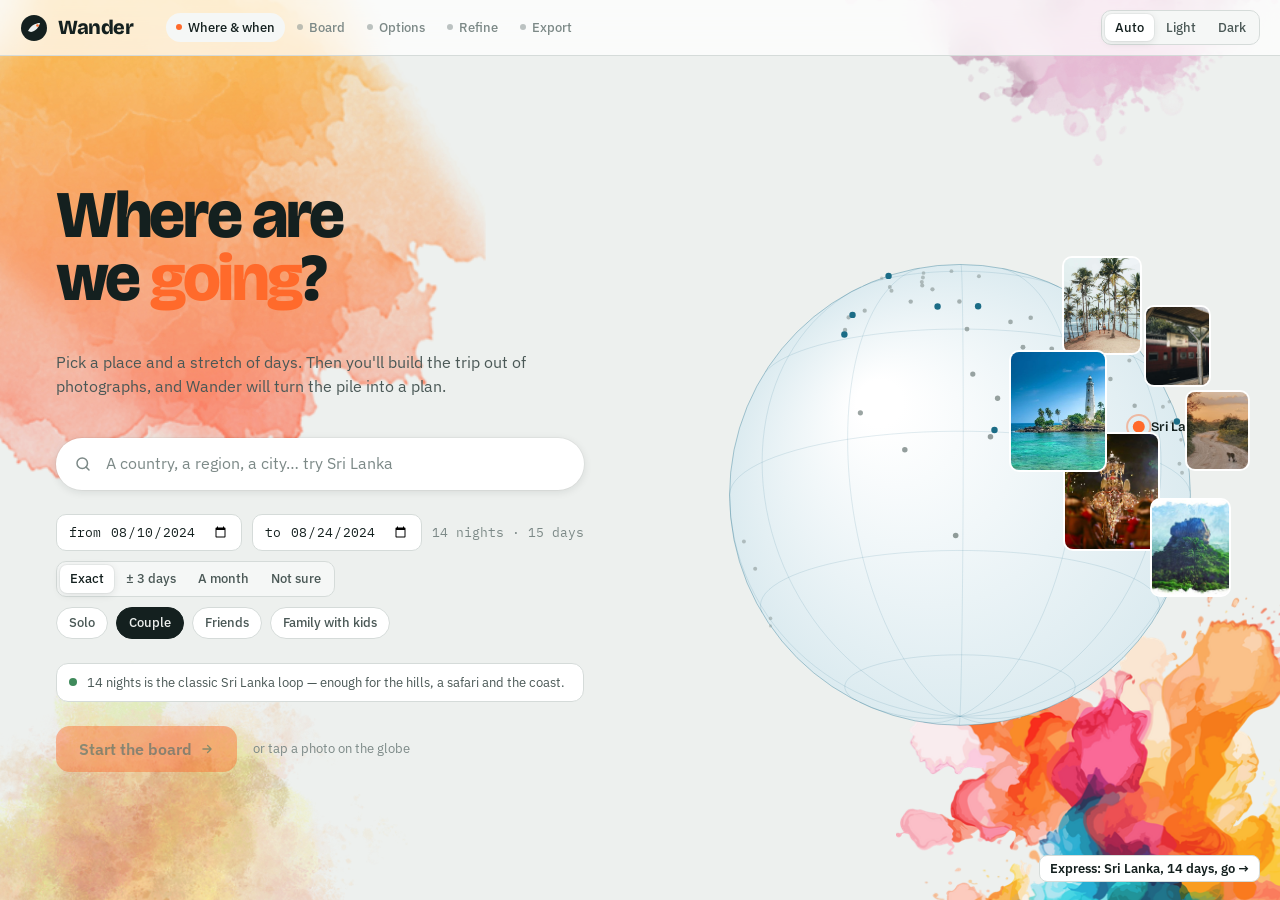
==== wander-prototype/index.html @ a5c1d60f "Rename Gander to Wander; publish prototype via Pages workflow - gander-prototype/ -> wander-prototyp" ====
<!doctype html>
<html lang="en">
<head>
<meta charset="utf-8">
<meta name="viewport" content="width=device-width,initial-scale=1">
<link rel="preconnect" href="https://fonts.gstatic.com" crossorigin>
<meta name="description" content="Wander — a trip planner where you plan by picking pictures. Interactive prototype: Sri Lanka, August 2024.">
<meta name="theme-color" content="#EDF0EE" media="(prefers-color-scheme: light)">
<meta name="theme-color" content="#101614" media="(prefers-color-scheme: dark)">
<link rel="icon" href="favicon.svg" type="image/svg+xml">
<link rel="apple-touch-icon" href="icon-180.png">
<meta property="og:type" content="website">
<meta property="og:title" content="Wander — plan by picking pictures">
<meta property="og:description" content="Interactive prototype of the full five-stage flow. Sri Lanka, August 2024.">
<meta property="og:image" content="og.jpg">
<meta name="twitter:card" content="summary_large_image">
<title>Wander</title>
<link rel="preconnect" href="https://fonts.googleapis.com">
<link rel="stylesheet" href="https://fonts.googleapis.com/css2?family=Bricolage+Grotesque:opsz,wght@12..96,300..800&family=IBM+Plex+Sans:ital,wght@0,400;0,500;0,600;1,400&family=IBM+Plex+Mono:wght@400;500&display=swap">
<style>
/* ==========================================================================
   SKEIN — the Wander design system · tokens v0.1
   A skein is a flock of geese in flight, and a coiled length of thread.
   The route is the thread. The cards are the beads. Everything else is quiet.
   ========================================================================== */

:root {
  /* ---- Ground & ink (light) ------------------------------------------- */
  --sk-ground:     #EDF0EE;   /* Fog — the page. Cool, slightly green, never cream */
  --sk-surface:    #FFFFFF;   /* Sheet — panels, cards' chrome, chat */
  --sk-surface-2:  #F5F7F6;   /* Sheet-2 — wells, inputs, shelf rails */
  --sk-ink:        #14201F;   /* Slate — primary text, locks, the tray floor */
  --sk-ink-2:      #4A5856;   /* secondary text */
  --sk-ink-3:      #7C8987;   /* muted text, placeholders, ghost pins */
  --sk-line:       #D5DBD9;   /* hairlines */
  --sk-line-2:     #E4E9E7;   /* softer hairlines inside wells */

  /* ---- The one accent -------------------------------------------------- */
  --sk-bill:       #FF6A2B;   /* Bill — a goose's bill. Must-haves, primary action, the hovered thing */
  --sk-bill-hover: #EE5A1C;
  --sk-bill-soft:  #FFE9DF;   /* tinted wash behind a must-have chip's label */
  --sk-on-bill:    #14201F;   /* text on Bill */

  /* ---- The thread ------------------------------------------------------ */
  --sk-thread:     #1B6C86;   /* Wake — the route line, transit connectors, links */
  --sk-thread-soft:#DCEBF0;

  /* ---- Semantic (never used as accent) --------------------------------- */
  --sk-ok:         #3F8A5B;   /* Marsh — feasible, booked */
  --sk-warn:       #D9A43A;   /* Straw — tight, needs attention */
  --sk-bad:        #C9452F;   /* Brick — over capacity, hard conflict */
  --sk-ok-soft:    #E3F0E7;
  --sk-warn-soft:  #F9EFD8;
  --sk-bad-soft:   #F8E1DC;

  /* ---- Photo scrim (over imagery, any theme) --------------------------- */
  --sk-scrim:      linear-gradient(180deg, rgba(20,32,31,0) 45%, rgba(20,32,31,.72) 100%);
  --sk-on-photo:   #FFFFFF;

  /* ---- Type ------------------------------------------------------------ */
  --sk-font-display: "Bricolage Grotesque", "Helvetica Neue", Arial, sans-serif;
  --sk-font-body:    "IBM Plex Sans", "Segoe UI", Roboto, system-ui, sans-serif;
  --sk-font-data:    "IBM Plex Mono", "SFMono-Regular", Menlo, Consolas, monospace;

  --sk-t-1: 0.75rem;   /* 12 — data labels, coordinates */
  --sk-t-2: 0.8125rem; /* 13 — chips, captions */
  --sk-t-3: 0.875rem;  /* 14 — UI body */
  --sk-t-4: 1rem;      /* 16 — reading body */
  --sk-t-5: 1.25rem;   /* 20 — card names (hero), section leads */
  --sk-t-6: 1.625rem;  /* 26 — option thesis, day headers */
  --sk-t-7: 2.125rem;  /* 34 — page titles */
  --sk-t-8: 3rem;      /* 48 — stat numerals */
  --sk-t-9: 4.25rem;   /* 68 — the one big number */

  --sk-lh-tight: 1.1;
  --sk-lh-ui:    1.35;
  --sk-lh-read:  1.55;
  --sk-track-label: 0.06em;

  /* ---- Space (4pt) ----------------------------------------------------- */
  --sk-s-1: 4px;  --sk-s-2: 8px;  --sk-s-3: 12px; --sk-s-4: 16px;
  --sk-s-5: 20px; --sk-s-6: 24px; --sk-s-7: 32px; --sk-s-8: 40px;
  --sk-s-9: 56px; --sk-s-10: 72px;

  /* ---- Radius: grows with the object ----------------------------------- */
  --sk-r-pin:   999px;  /* map pin — a circle */
  --sk-r-chip:  8px;    /* tray / slot chip */
  --sk-r-tile:  12px;   /* gallery tile */
  --sk-r-hero:  18px;   /* expanded card */
  --sk-r-sheet: 24px;   /* panels, mobile sheets */
  --sk-r-ctl:   10px;   /* buttons, inputs */

  /* ---- Elevation: only moving or floating things cast shadows ---------- */
  --sk-e-rest:  none;
  --sk-e-hover: 0 2px 8px rgba(20,32,31,.10), 0 0 0 1px rgba(20,32,31,.04);
  --sk-e-lift:  0 12px 32px rgba(20,32,31,.22), 0 2px 6px rgba(20,32,31,.10);   /* a card in flight */
  --sk-e-sheet: 0 24px 64px rgba(20,32,31,.28);

  /* ---- Card size classes ----------------------------------------------- */
  --sk-card-pin:  32px;
  --sk-card-chip: 64px;
  --sk-card-tile: 184px;
  --sk-card-hero: 400px;

  /* ---- Motion: one spring, a few durations ----------------------------- */
  --sk-spring: cubic-bezier(.22,.9,.24,1.02);  /* ≈ spring(stiffness 380, damping 32) */
  --sk-ease-out: cubic-bezier(.2,.7,.2,1);
  --sk-d-quick:  120ms;   /* hover, focus, toggles */
  --sk-d-shrink: 240ms;   /* card → pin */
  --sk-d-settle: 280ms;   /* card → slot */
  --sk-d-fly:    320ms;   /* card → tray, remix */
  --sk-d-reveal: 480ms;   /* panels, sheets */

  /* ---- Status rings (drawn on every projection) ------------------------ */
  --sk-ring-want:   0 0 0 2px var(--sk-surface);
  --sk-ring-must:   0 0 0 2px var(--sk-surface), 0 0 0 4px var(--sk-bill);
  --sk-ring-locked: 0 0 0 2px var(--sk-surface), 0 0 0 4px var(--sk-ink);
  --sk-ring-booked: 0 0 0 2px var(--sk-surface), 0 0 0 4px var(--sk-ok);

  /* ---- Route thread styles by mode ------------------------------------ */
  --sk-thread-w: 3px;
  --sk-thread-drive: 0;          /* solid */
  --sk-thread-fly:   10 8;       /* long dash */
  --sk-thread-rail:  6 4;        /* short dash */
  --sk-thread-walk:  1 6;        /* dotted */
  --sk-thread-ferry: 14 6 2 6;   /* dash-dot */

  color-scheme: light;
}

@media (prefers-color-scheme: dark) {
  :root:not([data-theme="light"]) {
    --sk-ground:     #0F1516;
    --sk-surface:    #17201F;
    --sk-surface-2:  #1E2928;
    --sk-ink:        #ECF0EE;
    --sk-ink-2:      #A8B4B1;
    --sk-ink-3:      #718280;
    --sk-line:       #2C3836;
    --sk-line-2:     #243030;
    --sk-bill:       #FF7A3D;
    --sk-bill-hover: #FF8B57;
    --sk-bill-soft:  #3A2418;
    --sk-on-bill:    #0F1516;
    --sk-thread:     #5FB3CE;
    --sk-thread-soft:#1A2F37;
    --sk-ok:         #6CC08A;  --sk-ok-soft:   #16301F;
    --sk-warn:       #E7B75A;  --sk-warn-soft: #362A12;
    --sk-bad:        #E5654F;  --sk-bad-soft:  #3B1A15;
    --sk-e-hover: 0 2px 8px rgba(0,0,0,.35), 0 0 0 1px rgba(255,255,255,.04);
    --sk-e-lift:  0 12px 32px rgba(0,0,0,.55), 0 2px 6px rgba(0,0,0,.3);
    --sk-e-sheet: 0 24px 64px rgba(0,0,0,.6);
    color-scheme: dark;
  }
}
:root[data-theme="dark"] {
  --sk-ground:     #0F1516;
  --sk-surface:    #17201F;
  --sk-surface-2:  #1E2928;
  --sk-ink:        #ECF0EE;
  --sk-ink-2:      #A8B4B1;
  --sk-ink-3:      #718280;
  --sk-line:       #2C3836;
  --sk-line-2:     #243030;
  --sk-bill:       #FF7A3D;
  --sk-bill-hover: #FF8B57;
  --sk-bill-soft:  #3A2418;
  --sk-on-bill:    #0F1516;
  --sk-thread:     #5FB3CE;
  --sk-thread-soft:#1A2F37;
  --sk-ok:         #6CC08A;  --sk-ok-soft:   #16301F;
  --sk-warn:       #E7B75A;  --sk-warn-soft: #362A12;
  --sk-bad:        #E5654F;  --sk-bad-soft:  #3B1A15;
  --sk-e-hover: 0 2px 8px rgba(0,0,0,.35), 0 0 0 1px rgba(255,255,255,.04);
  --sk-e-lift:  0 12px 32px rgba(0,0,0,.55), 0 2px 6px rgba(0,0,0,.3);
  --sk-e-sheet: 0 24px 64px rgba(0,0,0,.6);
  color-scheme: dark;
}

@media (prefers-reduced-motion: reduce) {
  :root {
    --sk-d-quick: 0ms; --sk-d-shrink: 120ms; --sk-d-settle: 120ms;
    --sk-d-fly: 120ms; --sk-d-reveal: 120ms;
  }
}

/* Wander prototype · app.css · built on Skein tokens (inlined above at build) */
*,*::before,*::after{box-sizing:border-box}
html,body{height:100%}
body{margin:0;background:var(--sk-ground);color:var(--sk-ink);font-family:var(--sk-font-body);font-size:var(--sk-t-3);line-height:var(--sk-lh-ui);-webkit-font-smoothing:antialiased;overflow:hidden}
button{font:inherit;color:inherit}
h1,h2,h3,h4{font-family:var(--sk-font-display);font-variation-settings:"opsz" 96;line-height:var(--sk-lh-tight);margin:0;text-wrap:balance}
a{color:var(--sk-thread)}
code,.mono{font-family:var(--sk-font-data);font-variant-numeric:tabular-nums}
.label{font-family:var(--sk-font-data);font-size:var(--sk-t-1);letter-spacing:var(--sk-track-label);text-transform:uppercase;color:var(--sk-ink-3)}
[hidden]{display:none!important}

#app{position:fixed;inset:0;display:grid;grid-template-rows:56px 1fr;overflow:hidden}
#app > main{position:relative;min-height:0}
#app > main > section{position:absolute;inset:0;overflow:hidden}

/* ===== decoration layer (watercolor) ===== */
#deco{position:fixed;inset:0;pointer-events:none;z-index:0;overflow:hidden}
#deco img{position:absolute;opacity:.9;mix-blend-mode:multiply;transition:opacity 600ms ease,transform 900ms var(--sk-ease-out)}
:root[data-theme="dark"] #deco img{mix-blend-mode:screen;opacity:.35}
@media (prefers-color-scheme:dark){:root:not([data-theme="light"]) #deco img{mix-blend-mode:screen;opacity:.35}}
#deco .s1{left:-14vw;top:-18vh;width:52vw}
#deco .s2{right:-10vw;top:-22vh;width:44vw}
#deco .s3{left:-8vw;bottom:-24vh;width:40vw}
#deco .s4{right:-6vw;bottom:-18vh;width:36vw}
#app[data-stage="globe"] #deco .s1{transform:rotate(-8deg)}
#app[data-stage="board"] #deco img,#app[data-stage="questions"] #deco img{opacity:.55}
#app[data-stage="work"] #deco img{opacity:.35}
#app[data-stage="work"] #deco .s3,#app[data-stage="work"] #deco .s4{opacity:.5}

/* ===== top bar ===== */
#topbar{position:relative;z-index:5;display:flex;align-items:center;gap:var(--sk-s-4);padding:0 var(--sk-s-5);background:color-mix(in srgb,var(--sk-surface) 72%,transparent);backdrop-filter:blur(14px);border-bottom:1px solid var(--sk-line)}
#topbar .logo{display:flex;align-items:center;gap:10px;font-family:var(--sk-font-display);font-weight:800;font-size:var(--sk-t-5);letter-spacing:-.02em}
#topbar .logo svg{width:28px;height:28px}
#crumbs{display:flex;gap:2px;margin-left:var(--sk-s-4)}
#crumbs button{background:transparent;border:0;padding:6px 10px;border-radius:999px;color:var(--sk-ink-3);font-size:var(--sk-t-2);font-weight:500;cursor:pointer;display:flex;align-items:center;gap:6px}
#crumbs button i{width:6px;height:6px;border-radius:999px;background:currentColor;opacity:.5}
#crumbs button.on{color:var(--sk-ink);background:var(--sk-surface-2)}
#crumbs button.on i{background:var(--sk-bill);opacity:1}
#crumbs button.done{color:var(--sk-ink-2)}
#crumbs button:disabled{cursor:default}
#tripline{margin-left:auto;display:flex;align-items:center;gap:10px;font-size:var(--sk-t-2);color:var(--sk-ink-2)}
#tripline .mono{color:var(--sk-ink)}
.seg{display:inline-flex;background:var(--sk-surface-2);border:1px solid var(--sk-line);border-radius:var(--sk-r-ctl);padding:3px;gap:2px}
.seg button{font-size:var(--sk-t-2);font-weight:500;border:0;background:transparent;color:var(--sk-ink-2);padding:5px 10px;border-radius:7px;cursor:pointer}
.seg button[aria-pressed="true"]{background:var(--sk-surface);color:var(--sk-ink);box-shadow:var(--sk-e-hover)}

/* ===== buttons ===== */
.btn{font-weight:600;font-size:var(--sk-t-3);border-radius:var(--sk-r-ctl);padding:10px 16px;border:1px solid transparent;cursor:pointer;display:inline-flex;align-items:center;gap:8px;line-height:1;transition:transform var(--sk-d-quick) var(--sk-spring),background var(--sk-d-quick),box-shadow var(--sk-d-quick),opacity var(--sk-d-quick);white-space:nowrap}
.btn:active{transform:scale(.97)}
.btn:disabled{opacity:.45;cursor:default}
.btn.primary{background:var(--sk-bill);color:var(--sk-on-bill)}
.btn.primary:hover:not(:disabled){background:var(--sk-bill-hover)}
.btn.ink{background:var(--sk-ink);color:var(--sk-ground)}
.btn.quiet{background:var(--sk-surface);border-color:var(--sk-line);color:var(--sk-ink)}
.btn.quiet:hover{background:var(--sk-surface-2)}
.btn.bare{background:transparent;color:var(--sk-thread);padding-inline:6px}
.btn.sm{padding:6px 10px;font-size:var(--sk-t-2);border-radius:8px}
.btn.lg{padding:14px 22px;font-size:var(--sk-t-4);border-radius:14px}
.btn svg{width:14px;height:14px;fill:none;stroke:currentColor;stroke-width:2.2;stroke-linecap:round;stroke-linejoin:round}
.btn:focus-visible,.card:focus-visible,button:focus-visible{outline:2px solid var(--sk-thread);outline-offset:2px}
.pill{display:inline-flex;align-items:center;gap:6px;font-size:var(--sk-t-2);font-weight:500;padding:6px 12px;border-radius:999px;border:1px solid var(--sk-line);background:var(--sk-surface);color:var(--sk-ink-2);cursor:pointer}
.pill.on{background:var(--sk-ink);border-color:var(--sk-ink);color:var(--sk-ground)}

/* ===== THE CARD LAYER ===== */
#cards{position:fixed;inset:0;z-index:20;pointer-events:none;transition:opacity 300ms,filter 300ms}
#app[data-stage="questions"] ~ #cards{opacity:.18;filter:blur(3px)}
#app[data-stage="questions"] ~ #cards .card{pointer-events:none}
.card{position:absolute;left:0;top:0;width:64px;height:64px;border-radius:var(--sk-r-chip);overflow:hidden;background:var(--sk-surface-2);box-shadow:var(--sk-ring-want);pointer-events:auto;cursor:pointer;opacity:1;
  transition:left var(--sk-d-fly) var(--sk-spring),top var(--sk-d-fly) var(--sk-spring),width var(--sk-d-fly) var(--sk-spring),height var(--sk-d-fly) var(--sk-spring),border-radius var(--sk-d-fly) var(--sk-spring),box-shadow 200ms ease,opacity 240ms ease,filter 240ms ease;
  will-change:left,top,width,height}
#cards.instant .card{transition:box-shadow 200ms ease,opacity 240ms ease,filter 240ms ease}
#cards.quick .card{transition-duration:var(--sk-d-quick)}
.card.off{opacity:0;pointer-events:none}
.card.flying{box-shadow:var(--sk-e-lift),var(--sk-ring-want);z-index:5}
.card.must.flying{box-shadow:var(--sk-e-lift),var(--sk-ring-must)}
.card.dragging{transition:none;box-shadow:var(--sk-e-sheet),var(--sk-ring-want);z-index:9;cursor:grabbing}
.card img{position:absolute;inset:0;width:100%;height:100%;object-fit:cover;display:block;pointer-events:none;user-select:none;-webkit-user-drag:none}
.card .scrim{position:absolute;inset:0;background:var(--sk-scrim);opacity:0;transition:opacity 200ms;pointer-events:none}
.card .name{position:absolute;left:10px;right:10px;bottom:9px;color:#fff;font-family:var(--sk-font-display);font-weight:600;font-size:12px;line-height:1.15;opacity:0;transition:opacity 200ms;text-shadow:0 1px 2px rgba(0,0,0,.35);pointer-events:none}
.card .type{position:absolute;top:8px;left:8px;font-family:var(--sk-font-data);font-size:9px;letter-spacing:.08em;text-transform:uppercase;color:#fff;background:rgba(20,32,31,.55);padding:2px 6px;border-radius:999px;backdrop-filter:blur(6px);opacity:0;transition:opacity 200ms;pointer-events:none}
.card .type.date{background:var(--sk-bill);color:var(--sk-on-bill)}
.card .badge{position:absolute;top:6px;right:6px;width:18px;height:18px;border-radius:999px;display:none;place-items:center;color:#fff;background:var(--sk-ink);z-index:2}
.card .badge svg{width:10px;height:10px;fill:none;stroke:currentColor;stroke-width:2.4;stroke-linecap:round;stroke-linejoin:round}
.card.must .badge.b-must{display:grid;background:var(--sk-bill);color:var(--sk-on-bill)}
.card.locked .badge.b-lock{display:grid;background:var(--sk-ink)}
.card.booked .badge.b-book{display:grid;background:var(--sk-ok)}
.card.locked.must .badge.b-must{display:none}
.card.booked .badge.b-lock,.card.booked .badge.b-must{display:none}
.card.must{box-shadow:var(--sk-ring-must)}
.card.locked{box-shadow:var(--sk-ring-locked)}
.card.booked{box-shadow:var(--sk-ring-booked)}
.card.dropped{filter:saturate(.15) brightness(.95);box-shadow:none}
.card .act{position:absolute;right:8px;bottom:8px;width:28px;height:28px;border-radius:999px;background:var(--sk-surface);color:var(--sk-ink);border:0;display:grid;place-items:center;opacity:0;transform:scale(.8);transition:all var(--sk-d-quick) var(--sk-spring);cursor:pointer;z-index:3;box-shadow:var(--sk-e-hover)}
.card .act svg{width:14px;height:14px;stroke:currentColor;stroke-width:2.4;fill:none;stroke-linecap:round}
.card .act.x{right:auto;left:8px;top:8px;bottom:auto;width:22px;height:22px}
.card .act.x svg{width:10px;height:10px}
.card:hover .act{opacity:1;transform:none}
.card[data-shape="tile"] .scrim,.card[data-shape="hero"] .scrim,.card[data-shape="tile"] .name,.card[data-shape="hero"] .name,.card[data-shape="tile"] .type,.card[data-shape="hero"] .type{opacity:1}
.card[data-shape="hero"] .name{font-size:var(--sk-t-5);left:16px;right:16px;bottom:14px}
.card[data-shape="hero"] .type{font-size:10px;top:12px;left:12px;padding:3px 8px}
.card[data-shape="pin"] .badge{width:12px;height:12px;top:-2px;right:-2px}
.card[data-shape="pin"] .badge svg{width:7px;height:7px}
.card[data-shape="chip"] .badge{width:16px;height:16px;top:4px;right:4px}
.card[data-shape="pin"] .act{display:none}
.card[data-role="gallery"]:hover{box-shadow:var(--sk-e-hover),var(--sk-ring-want)}
.card[data-role="gallery"].intray{filter:saturate(.35) brightness(.9)}
.card[data-role="gallery"].intray .act.add{display:none}
.card .meta{position:absolute;left:12px;right:12px;bottom:44px;display:none;gap:5px;flex-wrap:wrap;z-index:2;pointer-events:none}
.card .meta span{font-family:var(--sk-font-data);font-size:9px;letter-spacing:.06em;text-transform:uppercase;color:#fff;background:rgba(255,255,255,.18);backdrop-filter:blur(6px);padding:2px 6px;border-radius:999px}
.card[data-shape="hero"] .meta{display:flex}

/* slots */
[data-slot]{position:relative}
[data-slot].ghosted::before{content:"";position:absolute;inset:0;border-radius:inherit;background-image:var(--ghost);background-size:cover;background-position:center;opacity:.35;filter:saturate(.4)}
.map .pslot.ghosted::before{opacity:.6;filter:saturate(.6)}
.map .pslot.ghosted::after{border-width:1px;opacity:.5}
[data-slot].ghosted::after{content:"";position:absolute;inset:-2px;border-radius:inherit;border:1.5px dashed var(--sk-ink-3);opacity:.7}
[data-slot].vacant{background:transparent}

/* ===== GLOBE ===== */
#v-globe{display:grid;grid-template-columns:1fr 1fr;align-items:center}
@media (max-width:900px){#v-globe{grid-template-columns:1fr;grid-template-rows:auto 1fr}}
#globe-left{padding:var(--sk-s-8) var(--sk-s-9);position:relative;z-index:2;display:grid;gap:var(--sk-s-6);align-content:center;max-width:640px}
#globe-left h1{font-size:clamp(2.6rem,5.2vw,4.4rem);font-weight:800;letter-spacing:-.035em;line-height:.95}
#globe-left h1 em{font-style:normal;color:var(--sk-bill)}
#globe-left .lede{font-size:var(--sk-t-4);color:var(--sk-ink-2);max-width:48ch;line-height:1.5}
.search{position:relative}
.search .inp{display:flex;align-items:center;gap:12px;background:var(--sk-surface);border-radius:999px;padding:14px 18px;box-shadow:var(--sk-e-hover);font-size:var(--sk-t-4)}
.search .inp svg{width:18px;height:18px;stroke:var(--sk-ink-3);fill:none;stroke-width:2;stroke-linecap:round;flex:none}
.search input{border:0;background:transparent;font:inherit;color:inherit;outline:0;flex:1;min-width:0}
.search input::placeholder{color:var(--sk-ink-3)}
.search .drop{position:absolute;left:0;right:0;top:calc(100% + 6px);background:var(--sk-surface);border-radius:16px;box-shadow:var(--sk-e-sheet);padding:6px;z-index:6;max-height:300px;overflow:auto}
.search .drop button{display:flex;width:100%;text-align:left;gap:12px;align-items:center;border:0;background:transparent;padding:10px 12px;border-radius:10px;cursor:pointer}
.search .drop button:hover,.search .drop button.sel{background:var(--sk-surface-2)}
.search .drop b{font-weight:600}
.search .drop small{color:var(--sk-ink-3);font-family:var(--sk-font-data);font-size:var(--sk-t-1)}
.search .drop .ok{margin-left:auto;font-family:var(--sk-font-data);font-size:10px;color:var(--sk-ok);letter-spacing:.06em;text-transform:uppercase}
.dates{display:grid;gap:10px}
.dates .row{display:flex;gap:10px;flex-wrap:wrap;align-items:center}
.dates .di{display:flex;align-items:center;gap:8px;background:var(--sk-surface);border:1px solid var(--sk-line);border-radius:var(--sk-r-ctl);padding:8px 12px;font-family:var(--sk-font-data);font-size:var(--sk-t-2)}
.dates .di input{border:0;background:transparent;font:inherit;color:inherit;outline:0}
.dates .len{font-family:var(--sk-font-data);font-size:var(--sk-t-2);color:var(--sk-ink-3)}
.party{display:flex;gap:8px;flex-wrap:wrap}
#globe-right{position:relative;height:100%;min-height:420px}
#globe{position:absolute;inset:0;width:100%;height:100%;display:block}
#globe-feat{position:absolute;inset:0;pointer-events:none}
#globe-feat .fslot{position:absolute;width:64px;height:64px;border-radius:var(--sk-r-chip);transform:translate(-50%,-50%);pointer-events:none}
.feas{display:flex;align-items:center;gap:10px;font-size:var(--sk-t-2);color:var(--sk-ink-2);background:var(--sk-surface);border-radius:12px;padding:10px 12px;border:1px solid var(--sk-line)}
.feas i{width:8px;height:8px;border-radius:999px;background:var(--sk-ok);flex:none}
.feas.tight i{background:var(--sk-warn)}
.go{display:flex;align-items:center;gap:var(--sk-s-4)}
.go .hint{font-size:var(--sk-t-2);color:var(--sk-ink-3)}

/* ===== BOARD ===== */
#v-board{display:grid;grid-template-columns:minmax(300px,34%) 1fr;grid-template-rows:1fr auto;grid-template-areas:"map shelves" "tray tray"}
@media (max-width:900px){#v-board{grid-template-columns:1fr;grid-template-rows:38vh 1fr auto;grid-template-areas:"map" "shelves" "tray"}}
#board-map{grid-area:map;position:relative;border-right:1px solid var(--sk-line);background:color-mix(in srgb,var(--sk-thread-soft) 45%,var(--sk-ground));overflow:hidden}
#board-shelves{grid-area:shelves;overflow:auto;padding:var(--sk-s-5) var(--sk-s-6) var(--sk-s-6);display:grid;gap:var(--sk-s-6);align-content:start;position:relative;z-index:1}
.board-h{display:flex;align-items:flex-end;justify-content:space-between;gap:var(--sk-s-4);flex-wrap:wrap}
.board-h h2{font-size:var(--sk-t-7);font-weight:700;letter-spacing:-.02em}
.board-h p{color:var(--sk-ink-2);max-width:60ch}
.shelf{display:grid;gap:10px}
.shelf-h{display:flex;align-items:baseline;justify-content:space-between;gap:var(--sk-s-4)}
.shelf-h h3{font-size:var(--sk-t-5);font-weight:600}
.shelf-h .why{font-size:var(--sk-t-2);color:var(--sk-ink-3);font-family:var(--sk-font-data)}
.shelf-row{display:flex;gap:12px;overflow-x:auto;overflow-y:hidden;padding:4px 4px 10px;scrollbar-width:thin;scroll-snap-type:x proximity}
.shelf-row .tslot{flex:none;width:156px;aspect-ratio:4/5;border-radius:var(--sk-r-tile);scroll-snap-align:start;background:var(--sk-surface-2)}
.shelf-row .tslot.wide{width:210px;aspect-ratio:5/4}
.shelf-row .tslot.tall{width:140px;aspect-ratio:3/4.4}
.shelf.empty .shelf-row{min-height:60px;align-items:center;color:var(--sk-ink-3);font-size:var(--sk-t-2);padding-left:6px}
.sugg{display:flex;gap:10px;align-items:center;background:var(--sk-surface);border:1px solid var(--sk-line);border-radius:12px;padding:8px 12px;font-size:var(--sk-t-2);color:var(--sk-ink-2);width:max-content;max-width:100%}
.sugg .sslot{width:34px;height:34px;border-radius:var(--sk-r-chip);flex:none}
.sugg b{color:var(--sk-ink);font-weight:500}

/* map (shared) */
.map{position:absolute;inset:0}
.map svg{position:absolute;inset:0;width:100%;height:100%}
.map .land{fill:var(--sk-surface);stroke:var(--sk-line);stroke-width:1.2;filter:drop-shadow(0 8px 18px rgba(20,32,31,.12))}
:root[data-theme="dark"] .map .land{fill:var(--sk-surface-2)}
@media (prefers-color-scheme:dark){:root:not([data-theme="light"]) .map .land{fill:var(--sk-surface-2)}}
.map .grat{stroke:var(--sk-thread);stroke-opacity:.14;stroke-width:.6;fill:none}
.map .thread{fill:none;stroke:var(--sk-thread);stroke-width:3;stroke-linecap:round;stroke-linejoin:round}
.map .thread.halo{stroke:var(--sk-surface);stroke-width:7;stroke-opacity:.9}
.map .thread.proposed{stroke:var(--sk-ink-3);stroke-dasharray:2 4;stroke-width:2.5}
.map .conflict{fill:none;stroke:var(--sk-bad);stroke-width:2.5;stroke-dasharray:4 5;stroke-linecap:round}
.map .base{fill:var(--sk-surface);stroke:var(--sk-thread);stroke-width:3}
.map .lbl{font-family:var(--sk-font-data);font-size:9.5px;fill:var(--sk-ink-2);letter-spacing:.04em;text-transform:uppercase;pointer-events:none}
.map .lbl.big{font-family:var(--sk-font-display);font-size:14px;font-weight:700;letter-spacing:-.01em;text-transform:none;fill:var(--sk-ink)}
.map .legs{font-family:var(--sk-font-data);font-size:8.5px;fill:var(--sk-thread)}
.map .pins{position:absolute;inset:0;pointer-events:none}
.map .pslot{position:absolute;width:26px;height:26px;border-radius:999px;transform:translate(-50%,-50%);pointer-events:none}
.map .pslot.hover{width:150px;height:110px;border-radius:var(--sk-r-tile);z-index:3}
.map .stick{position:absolute;transform:translate(-50%,-50%);pointer-events:none;opacity:.95;filter:drop-shadow(0 2px 4px rgba(0,0,0,.12))}
.map .maptitle{position:absolute;left:16px;top:14px;display:grid;gap:2px;pointer-events:none}
.map .maptitle b{font-family:var(--sk-font-display);font-weight:700;font-size:var(--sk-t-5);letter-spacing:-.01em}
.map .maptitle span{font-family:var(--sk-font-data);font-size:var(--sk-t-1);color:var(--sk-ink-3)}
.map .legend{position:absolute;left:16px;bottom:14px;display:grid;gap:4px;font-family:var(--sk-font-data);font-size:10px;color:var(--sk-ink-3);pointer-events:none}
.map .legend div{display:flex;align-items:center;gap:8px}
.map .legend svg{width:34px;height:8px;position:static}

/* tray */
#tray-wrap{grid-area:tray;background:var(--sk-ink);color:var(--sk-ground);padding:12px 20px 16px;position:relative;z-index:2;border-top:1px solid rgba(255,255,255,.08)}
#tray-wrap .card-scope{--sk-surface:#14201F}
.meter{display:grid;grid-template-columns:1fr auto;gap:var(--sk-s-4);align-items:center;margin-bottom:10px}
.meter .bar{height:6px;border-radius:999px;background:rgba(255,255,255,.12);position:relative;overflow:visible}
.meter .bar i{position:absolute;inset:0 auto 0 0;border-radius:999px;background:var(--sk-ok);width:0;transition:width var(--sk-d-fly) var(--sk-spring),background var(--sk-d-quick);max-width:100%}
.meter .bar b{position:absolute;top:-4px;bottom:-4px;width:2px;background:var(--sk-ground);left:100%;transform:translateX(-1px)}
.meter .txt{font-size:var(--sk-t-2);color:rgba(255,255,255,.7);white-space:nowrap}
.meter .txt strong{color:#fff;font-weight:600}
.ribbon{position:relative;height:34px;margin:0 2px 8px}
.ribbon .track{position:absolute;left:0;right:0;top:22px;height:2px;background:rgba(255,255,255,.18)}
.ribbon .d{position:absolute;top:26px;transform:translateX(-50%);font-family:var(--sk-font-data);font-size:9px;color:rgba(255,255,255,.45);white-space:nowrap}
.ribbon .d.first,.ribbon .d.last{color:rgba(255,255,255,.8)}
.ribbon .peg{position:absolute;top:0;transform:translateX(-50%);display:grid;justify-items:center;gap:0}
.ribbon .peg .pslot{width:22px;height:22px;border-radius:999px;position:relative}
.ribbon .peg s{text-decoration:none;display:block;width:2px;height:6px;background:var(--sk-bill)}
.ribbon .peg.soft s{background:rgba(255,255,255,.5)}
.ribbon .peg.soft .pslot{outline:1.5px dashed rgba(255,255,255,.5);outline-offset:2px}
#tray{display:flex;align-items:flex-end;gap:6px;height:72px;min-width:0;border-radius:10px}
#tray.over{outline:2px dashed rgba(255,255,255,.35);outline-offset:4px}
#tray .tslot{flex:1 1 0;min-width:0;max-width:96px;height:56px;border-radius:var(--sk-r-chip);transition:flex-grow var(--sk-d-quick) var(--sk-ease-out),height var(--sk-d-quick) var(--sk-ease-out),max-width var(--sk-d-quick) var(--sk-ease-out)}
#tray .empty{color:rgba(255,255,255,.45);font-size:var(--sk-t-2);align-self:center;display:flex;align-items:center;gap:10px}
#tray .empty i{width:34px;height:34px;border-radius:var(--sk-r-chip);border:1.5px dashed rgba(255,255,255,.35);display:inline-block}
.tray-foot{display:flex;justify-content:space-between;align-items:center;gap:var(--sk-s-4);margin-top:10px;flex-wrap:wrap}
.tray-foot .hint{font-size:var(--sk-t-2);color:rgba(255,255,255,.55)}
.tray-foot .hint b{color:rgba(255,255,255,.85);font-weight:500}

/* ===== QUESTIONS ===== */
#v-questions{position:fixed;inset:56px 0 0 0;z-index:30;display:grid;place-items:center;background:color-mix(in srgb,var(--sk-ground) 55%,transparent);backdrop-filter:blur(3px)}
.qcard{width:min(720px,94vw);background:var(--sk-surface);border-radius:var(--sk-r-sheet);box-shadow:var(--sk-e-sheet);padding:var(--sk-s-7);display:grid;gap:var(--sk-s-5);position:relative;overflow:hidden}
.qcard .prog{display:flex;gap:6px;align-items:center}
.qcard .prog i{width:8px;height:8px;border-radius:999px;background:var(--sk-line)}
.qcard .prog i.on{background:var(--sk-bill)}
.qcard .prog i.done{background:var(--sk-ink)}
.qcard .prog span{margin-left:auto;font-family:var(--sk-font-data);font-size:var(--sk-t-1);color:var(--sk-ink-3)}
.qcard h2{font-size:var(--sk-t-6);font-weight:600}
.qcard p{color:var(--sk-ink-2);font-size:var(--sk-t-4);max-width:56ch;line-height:1.5}
.qopts{display:grid;grid-template-columns:repeat(auto-fit,minmax(170px,1fr));gap:12px}
.qopt{text-align:left;border:1.5px solid var(--sk-line);background:var(--sk-surface-2);border-radius:var(--sk-r-tile);padding:14px;cursor:pointer;display:grid;gap:4px;transition:all var(--sk-d-quick)}
.qopt:hover{border-color:var(--sk-ink)}
.qopt b{font-weight:600;font-size:var(--sk-t-3)}
.qopt small{color:var(--sk-ink-3);font-family:var(--sk-font-data);font-size:var(--sk-t-1)}
.qopt.img{padding:0;overflow:hidden;grid-template-rows:120px auto}
.qopt.img .ph{background-size:cover;background-position:center}
.qopt.img .tx{padding:12px 14px;display:grid;gap:2px}
.qslider{display:grid;gap:8px}
.qslider input{width:100%;accent-color:var(--sk-bill)}
.qslider .ends{display:flex;justify-content:space-between;font-family:var(--sk-font-data);font-size:var(--sk-t-1);color:var(--sk-ink-3);letter-spacing:.06em;text-transform:uppercase}
.qfoot{display:flex;justify-content:space-between;align-items:center;gap:var(--sk-s-4)}
.qmini{position:absolute;right:-30px;top:-30px;width:180px;height:180px;opacity:.55;pointer-events:none}

/* ===== WORKSPACE ===== */
#v-work{display:grid;grid-template-columns:1fr minmax(320px,34%);grid-template-rows:1fr}
@media (max-width:900px){#v-work{grid-template-columns:1fr;grid-template-rows:1fr 42vh}}
#dash{position:relative;display:grid;grid-template-rows:auto minmax(200px,38%) 1fr auto;min-height:0;border-right:1px solid var(--sk-line)}
#dash-top{display:flex;align-items:center;gap:10px;padding:10px 16px;border-bottom:1px solid var(--sk-line);background:var(--sk-surface);flex-wrap:wrap;position:relative;z-index:2}
.tabs{display:flex;gap:8px;flex:1;min-width:0;overflow:auto}
.tab{flex:1 1 180px;min-width:160px;text-align:left;background:var(--sk-surface-2);border:1.5px solid var(--sk-line);border-radius:12px;padding:8px 12px;cursor:pointer;display:grid;gap:2px;transition:all var(--sk-d-quick)}
.tab[aria-selected="true"]{background:var(--sk-surface);border-color:var(--sk-ink);box-shadow:var(--sk-e-hover)}
.tab .th{font-family:var(--sk-font-display);font-weight:600;font-size:var(--sk-t-4);line-height:1.1;display:flex;gap:8px;align-items:center}
.tab .th i{width:8px;height:8px;border-radius:999px;background:var(--acc)}
.tab .tr{font-size:var(--sk-t-1);color:var(--sk-ink-2);font-family:var(--sk-font-data)}
.tab .tr b{color:var(--sk-bad);font-weight:500}
#chosen-h{display:none;align-items:center;gap:12px;flex:1}
#chosen-h h2{font-size:var(--sk-t-5);font-weight:700}
#chosen-h .sub{font-family:var(--sk-font-data);font-size:var(--sk-t-1);color:var(--sk-ink-3)}
#v-work[data-mode="refine"] .tabs{display:none}
#v-work[data-mode="refine"] #chosen-h{display:flex}
#dash-map{position:relative;background:color-mix(in srgb,var(--sk-thread-soft) 45%,var(--sk-ground));border-bottom:1px solid var(--sk-line);overflow:hidden}
#dash-days{overflow:auto;padding:14px 16px;display:flex;gap:12px;align-items:stretch;scroll-snap-type:x proximity;position:relative}
#dash-days.compare{display:grid;grid-auto-flow:column;grid-auto-columns:minmax(200px,1fr)}
.day{flex:none;width:224px;background:var(--sk-surface);border:1px solid var(--sk-line);border-radius:var(--sk-r-tile);padding:12px;display:grid;gap:8px;align-content:start;scroll-snap-align:start;transition:border-color var(--sk-d-quick),box-shadow var(--sk-d-quick);position:relative}
.day.over{border-color:var(--sk-thread);box-shadow:0 0 0 3px var(--sk-thread-soft)}
.day.changed{animation:flash 900ms ease}
@keyframes flash{0%{box-shadow:0 0 0 3px var(--sk-bill-soft);border-color:var(--sk-bill)}100%{box-shadow:none}}
.day-h{display:flex;justify-content:space-between;align-items:baseline;gap:8px;cursor:pointer}
.day-h h4{font-size:var(--sk-t-4);font-weight:600}
.day-h .base{font-size:var(--sk-t-2);color:var(--sk-ink-2)}
.day-h .d{font-family:var(--sk-font-data);font-size:10px;color:var(--sk-ink-3);white-space:nowrap}
.day .stay{display:flex;align-items:center;gap:8px;font-family:var(--sk-font-data);font-size:10px;color:var(--sk-ink-3)}
.day .stay i{width:10px;height:10px;border-radius:999px;background:var(--sk-surface);border:2.5px solid var(--sk-thread);display:inline-block}
.slot{display:grid;grid-template-columns:44px 1fr;gap:10px;align-items:center;border-radius:10px;padding:2px}
.slot .dslot{width:44px;height:44px;border-radius:var(--sk-r-chip)}
.slot .t{font-size:var(--sk-t-2);font-weight:500;line-height:1.2;cursor:pointer}
.slot .t:hover{color:var(--sk-thread)}
.slot .m{font-family:var(--sk-font-data);font-size:10px;color:var(--sk-ink-3);margin-top:2px}
.slot .tools{display:flex;gap:4px;margin-top:4px}
.slot .tools button{border:0;background:var(--sk-surface-2);color:var(--sk-ink-2);border-radius:6px;padding:2px 6px;font-size:10px;font-family:var(--sk-font-data);cursor:pointer;display:inline-flex;align-items:center;gap:4px}
.slot .tools button:hover{background:var(--sk-line)}
.slot .tools button.on{background:var(--sk-ink);color:var(--sk-ground)}
.slot .tools svg{width:9px;height:9px;fill:none;stroke:currentColor;stroke-width:2.4;stroke-linecap:round}
.transit{display:grid;grid-template-columns:44px 1fr;gap:10px;align-items:center;height:20px}
.transit svg{width:44px;height:20px;display:block}
.transit .m{font-family:var(--sk-font-data);font-size:10px;color:var(--sk-thread)}
.flag{display:inline-flex;align-items:center;gap:5px;font-size:10px;font-weight:500;padding:2px 7px;border-radius:999px;margin-top:3px;font-family:var(--sk-font-data)}
.flag.warn{background:var(--sk-warn-soft);color:#6f4d0a}
.flag.bad{background:var(--sk-bad-soft);color:#7a2618}
.flag.ok{background:var(--sk-ok-soft);color:#1f5a35}
:root[data-theme="dark"] .flag{color:var(--sk-ink)}
@media (prefers-color-scheme:dark){:root:not([data-theme="light"]) .flag{color:var(--sk-ink)}}
.free{border:1.5px dashed var(--sk-line);border-radius:var(--sk-r-chip);padding:8px;text-align:center;font-size:var(--sk-t-1);color:var(--sk-ink-3);font-family:var(--sk-font-data)}
.day.endday{background:transparent;border-style:dashed;display:grid;place-content:center;text-align:center;color:var(--sk-ink-3);font-family:var(--sk-font-data);font-size:var(--sk-t-1);width:140px}
.day.endday b{font-family:var(--sk-font-display);font-size:var(--sk-t-5);color:var(--sk-ink);display:block;margin-bottom:6px}
.leftout{flex:none;width:224px;display:grid;gap:8px;align-content:start;padding:12px;border-radius:var(--sk-r-tile);background:var(--sk-surface-2);border:1px dashed var(--sk-line)}
.leftout h4{font-size:var(--sk-t-3);font-weight:600;display:flex;justify-content:space-between}
.leftout h4 span{font-family:var(--sk-font-data);font-size:10px;color:var(--sk-ink-3);font-weight:400}
.leftout .lo{display:grid;grid-template-columns:36px 1fr;gap:8px;align-items:center}
.leftout .loslot{width:36px;height:36px;border-radius:var(--sk-r-chip)}
.leftout .lo .t{font-size:var(--sk-t-1);font-weight:500;line-height:1.2}
.leftout .lo .r{font-family:var(--sk-font-data);font-size:9.5px;color:var(--sk-ink-3);line-height:1.3}
.leftout .lo button{border:0;background:transparent;color:var(--sk-thread);font-size:10px;font-family:var(--sk-font-data);padding:0;cursor:pointer;text-align:left;margin-top:2px}
#dash-stats{display:grid;grid-template-columns:repeat(auto-fit,minmax(96px,1fr));gap:1px;background:var(--sk-line);border-top:1px solid var(--sk-line);position:relative;z-index:2}
.stat{background:var(--sk-surface);padding:8px 12px;display:grid;gap:1px}
.stat .v{font-family:var(--sk-font-display);font-weight:600;font-size:var(--sk-t-5);letter-spacing:-.02em;line-height:1;font-variant-numeric:tabular-nums;transition:color 300ms}
.stat .v small{font-family:var(--sk-font-data);font-size:10px;color:var(--sk-ink-3);letter-spacing:0;margin-left:3px}
.stat .k{font-family:var(--sk-font-data);font-size:9.5px;letter-spacing:var(--sk-track-label);text-transform:uppercase;color:var(--sk-ink-3)}
.stat.warn .v{color:var(--sk-warn)}
.stat.bad .v{color:var(--sk-bad)}
.stat.ok .v{color:var(--sk-ok)}
.stat .v.bump{animation:bump 500ms var(--sk-spring)}
@keyframes bump{30%{transform:scale(1.12)}}

/* variants drawer (refine mode) */
#variants{display:none;gap:10px;padding:10px 16px;border-top:1px dashed var(--sk-line);background:var(--sk-surface-2);overflow:auto;align-items:center;position:relative;z-index:2}
#v-work[data-mode="refine"] #variants{display:flex}
#variants .vh{font-family:var(--sk-font-data);font-size:var(--sk-t-1);letter-spacing:var(--sk-track-label);text-transform:uppercase;color:var(--sk-ink-3);flex:none;width:90px;line-height:1.3}
.vday{flex:none;display:flex;align-items:center;gap:8px;background:var(--sk-surface);border:1px solid var(--sk-line);border-radius:10px;padding:6px 10px 6px 6px;cursor:grab}
.vday .vslots{display:flex;gap:3px}
.vday .vslot{width:26px;height:26px;border-radius:6px}
.vday .vt{display:grid;gap:1px}
.vday .vt b{font-size:var(--sk-t-1);font-weight:600}
.vday .vt span{font-family:var(--sk-font-data);font-size:9px;color:var(--sk-ink-3)}
.vday button{border:0;background:var(--sk-surface-2);border-radius:6px;padding:4px 7px;font-size:10px;font-family:var(--sk-font-data);cursor:pointer;color:var(--sk-thread)}
.vday.pricing{outline:2px solid var(--sk-ink-3)}
.price{position:absolute;background:var(--sk-ink);color:var(--sk-ground);font-family:var(--sk-font-data);font-size:10px;padding:5px 8px;border-radius:8px;pointer-events:none;z-index:30;white-space:nowrap;box-shadow:var(--sk-e-lift)}

/* chat */
#chat{display:grid;grid-template-rows:auto 1fr auto;min-height:0;background:var(--sk-surface);position:relative;z-index:2}
#chat-h{padding:12px 16px;border-bottom:1px solid var(--sk-line);display:flex;align-items:center;gap:10px}
#chat-h b{font-family:var(--sk-font-display);font-weight:700;font-size:var(--sk-t-4)}
#chat-h span{font-family:var(--sk-font-data);font-size:var(--sk-t-1);color:var(--sk-ink-3)}
#chat-h .live{width:8px;height:8px;border-radius:999px;background:var(--sk-ok);box-shadow:0 0 0 3px var(--sk-ok-soft)}
#chat-log{overflow:auto;padding:16px;display:grid;gap:10px;align-content:start}
.msg{font-size:var(--sk-t-3);line-height:1.4;padding:10px 14px;border-radius:14px;max-width:90%;animation:rise 360ms var(--sk-ease-out)}
@keyframes rise{from{opacity:0;transform:translateY(6px)}}
.msg.user{background:var(--sk-ink);color:var(--sk-ground);justify-self:end;border-bottom-right-radius:4px}
.msg.planner{background:var(--sk-surface-2);border-bottom-left-radius:4px}
.msg.sys{background:transparent;color:var(--sk-ink-3);font-family:var(--sk-font-data);font-size:var(--sk-t-1);padding:2px 4px;justify-self:center;text-align:center}
.msg .undo{margin-left:8px;color:var(--sk-thread);font-weight:500;border:0;background:transparent;cursor:pointer;font:inherit;padding:0}
.msg .delta{display:flex;gap:10px;flex-wrap:wrap;font-family:var(--sk-font-data);font-size:10px;color:var(--sk-ink-3);margin-top:6px}
.msg .qa{display:flex;gap:6px;flex-wrap:wrap;margin-top:8px}
.msg .qa button{border:1px solid var(--sk-line);background:var(--sk-surface);border-radius:999px;padding:4px 10px;font-size:var(--sk-t-1);cursor:pointer;color:var(--sk-ink)}
.msg .qa button:hover{border-color:var(--sk-ink)}
.msg.typing i{display:inline-block;width:6px;height:6px;border-radius:999px;background:var(--sk-ink-3);margin-right:3px;animation:blink 1s infinite}
.msg.typing i:nth-child(2){animation-delay:.2s}.msg.typing i:nth-child(3){animation-delay:.4s}
@keyframes blink{50%{opacity:.2}}
.refchip{display:inline-flex;align-items:center;gap:6px;background:var(--sk-surface);border:1px solid var(--sk-line);border-radius:999px;padding:2px 8px 2px 2px;font-size:var(--sk-t-2);font-weight:500;vertical-align:middle;color:var(--sk-ink);white-space:nowrap}
.refchip .rslot,.refchip img{width:20px;height:20px;border-radius:999px;object-fit:cover;display:inline-block}
.msg.user .refchip{background:rgba(255,255,255,.12);border-color:transparent;color:#fff}
#composer{padding:12px 16px;border-top:1px solid var(--sk-line);display:grid;gap:8px}
#chips{display:flex;gap:6px;flex-wrap:wrap;min-height:0}
#chips:empty{display:none}
#chips .refchip button{border:0;background:transparent;padding:0 2px;cursor:pointer;color:var(--sk-ink-3);font-size:12px;line-height:1}
.cbox{display:flex;align-items:center;gap:8px;background:var(--sk-surface-2);border:1px solid var(--sk-line);border-radius:14px;padding:6px 6px 6px 12px}
.cbox input{border:0;background:transparent;font:inherit;color:inherit;outline:0;flex:1;min-width:0;font-size:var(--sk-t-3)}
.cbox input::placeholder{color:var(--sk-ink-3)}
.cbox .send{width:32px;height:32px;border-radius:10px;background:var(--sk-bill);border:0;display:grid;place-items:center;color:var(--sk-on-bill);cursor:pointer;flex:none}
.cbox .send svg{width:14px;height:14px;fill:none;stroke:currentColor;stroke-width:2.4;stroke-linecap:round;stroke-linejoin:round}
.quick{display:flex;gap:6px;flex-wrap:wrap}
.quick button{border:1px solid var(--sk-line);background:var(--sk-surface);border-radius:999px;padding:4px 10px;font-size:var(--sk-t-1);cursor:pointer;color:var(--sk-ink-2)}
.quick button:hover{color:var(--sk-ink);border-color:var(--sk-ink)}

/* generating overlay */
#gen{position:absolute;left:16px;bottom:16px;z-index:6;background:var(--sk-ink);color:var(--sk-ground);border-radius:14px;padding:10px 14px;display:flex;align-items:center;gap:12px;font-size:var(--sk-t-2);box-shadow:var(--sk-e-lift);max-width:min(420px,80%)}
#gen i{width:10px;height:10px;border-radius:999px;background:var(--sk-bill);animation:blink 1s infinite;flex:none}
#gen .mono{color:rgba(255,255,255,.6)}

/* ===== EXPORT ===== */
#v-export{z-index:8;background:var(--sk-ground);overflow:auto;padding:var(--sk-s-7) var(--sk-s-6)}
.exp{max-width:1080px;margin:0 auto;display:grid;gap:var(--sk-s-6)}
.exp-h{display:flex;justify-content:space-between;align-items:flex-end;gap:var(--sk-s-4);flex-wrap:wrap}
.exp-h h2{font-size:var(--sk-t-7);font-weight:700;letter-spacing:-.02em}
.exp-h p{color:var(--sk-ink-2)}
.exp-grid{display:grid;grid-template-columns:1.2fr .8fr;gap:var(--sk-s-6)}
@media (max-width:900px){.exp-grid{grid-template-columns:1fr}}
.paper{background:var(--sk-surface);border-radius:var(--sk-r-hero);box-shadow:var(--sk-e-sheet);padding:var(--sk-s-7);display:grid;gap:var(--sk-s-5);position:relative;overflow:hidden}
.paper .kick{font-family:var(--sk-font-data);font-size:var(--sk-t-1);letter-spacing:var(--sk-track-label);text-transform:uppercase;color:var(--sk-bill)}
.paper h3{font-size:var(--sk-t-8);font-weight:800;letter-spacing:-.03em;line-height:.95}
.paper .sub{font-family:var(--sk-font-data);font-size:var(--sk-t-2);color:var(--sk-ink-3)}
.paper .pmap{height:300px;position:relative;border-radius:var(--sk-r-tile);background:color-mix(in srgb,var(--sk-thread-soft) 45%,var(--sk-ground));overflow:hidden}
.paper .pday{display:grid;grid-template-columns:70px 1fr;gap:12px;padding:10px 0;border-top:1px solid var(--sk-line-2)}
.paper .pday .n{font-family:var(--sk-font-display);font-weight:700;font-size:var(--sk-t-5);line-height:1}
.paper .pday .n small{display:block;font-family:var(--sk-font-data);font-size:9.5px;font-weight:400;color:var(--sk-ink-3);margin-top:3px;letter-spacing:.04em}
.paper .pday .items{display:flex;gap:6px;flex-wrap:wrap}
.paper .pday .pi{display:flex;align-items:center;gap:6px;background:var(--sk-surface-2);border-radius:999px;padding:2px 10px 2px 2px;font-size:var(--sk-t-1)}
.paper .pday .pi img{width:22px;height:22px;border-radius:999px;object-fit:cover}
.paper .pday .pi.must{background:var(--sk-bill-soft)}
.paper .brush{position:absolute;right:-40px;top:-30px;width:220px;opacity:.9;mix-blend-mode:multiply;pointer-events:none}
.side{display:grid;gap:var(--sk-s-4);align-content:start}
.box{background:var(--sk-surface);border:1px solid var(--sk-line);border-radius:var(--sk-r-tile);padding:var(--sk-s-5);display:grid;gap:12px}
.box h4{font-size:var(--sk-t-4);font-weight:600;display:flex;justify-content:space-between;align-items:baseline}
.box h4 span{font-family:var(--sk-font-data);font-size:var(--sk-t-1);color:var(--sk-ink-3);font-weight:400}
.book{display:grid;grid-template-columns:30px 1fr auto;gap:10px;align-items:center;font-size:var(--sk-t-2)}
.book img{width:30px;height:30px;border-radius:8px;object-fit:cover}
.book .w{font-family:var(--sk-font-data);font-size:9.5px;color:var(--sk-ink-3)}
.book .w.hot{color:var(--sk-bad)}
.book button{border:1px solid var(--sk-line);background:var(--sk-surface);border-radius:999px;padding:4px 10px;font-size:10px;cursor:pointer;font-family:var(--sk-font-data);color:var(--sk-ink)}
.book button.done{background:var(--sk-ok);border-color:var(--sk-ok);color:#fff}
.ready{height:6px;border-radius:999px;background:var(--sk-line-2);overflow:hidden}
.ready i{display:block;height:100%;background:var(--sk-ok);transition:width var(--sk-d-fly) var(--sk-spring)}
.share{display:flex;gap:8px;align-items:center;background:var(--sk-surface-2);border-radius:10px;padding:8px 10px;font-family:var(--sk-font-data);font-size:var(--sk-t-1);color:var(--sk-ink-2)}
.share input{border:0;background:transparent;font:inherit;color:inherit;flex:1;min-width:0;outline:0}

/* toasts */
#toasts{position:fixed;left:50%;bottom:18px;transform:translateX(-50%);z-index:40;display:grid;gap:8px;pointer-events:none}
.toast{background:var(--sk-ink);color:var(--sk-ground);border-radius:12px;padding:10px 14px;font-size:var(--sk-t-2);box-shadow:var(--sk-e-lift);animation:rise 300ms var(--sk-ease-out);display:flex;gap:10px;align-items:center;pointer-events:auto}
.toast .mono{color:rgba(255,255,255,.6);font-size:10px}
.toast button{border:0;background:transparent;color:var(--sk-bill);font-weight:600;cursor:pointer;padding:0}

/* detail hero popover */
#hero{position:fixed;z-index:25;width:340px;background:var(--sk-surface);border-radius:var(--sk-r-hero);box-shadow:var(--sk-e-sheet);padding:10px;display:grid;gap:10px;pointer-events:auto}
#hero .hslot{width:100%;height:220px;border-radius:14px}
#hero .hb{padding:2px 6px 6px;display:grid;gap:8px}
#hero .hb p{font-size:var(--sk-t-2);color:var(--sk-ink-2);line-height:1.45}
#hero .hb .row{display:flex;gap:6px;flex-wrap:wrap;align-items:center}
#hero .hb .row .btn{margin-left:auto}
#hero .tag{font-family:var(--sk-font-data);font-size:9.5px;letter-spacing:.06em;text-transform:uppercase;color:var(--sk-ink-3);background:var(--sk-surface-2);padding:3px 8px;border-radius:999px}

/* express lane */
.express{position:absolute;right:20px;bottom:18px;z-index:3}

@media (prefers-reduced-motion:reduce){.card{transition:none}.msg,.toast{animation:none}}

/* print */
@media print{
  #app,#deco,#cards,#toasts{display:none!important}
  body{overflow:visible;background:#fff}
  #print{display:block!important}
}
#print{display:none}

</style>
</head>
<body>


<div id="deco" aria-hidden="true">
  <img class="s1" src="assets/p1_04_orange-watercolor-splotch-shape.png" alt="">
  <img class="s2" src="assets/p1_02_pink-watercolor-splatter.png" alt="">
  <img class="s3" src="assets/p1_11_watercolor-splash-splatter-pastel.png" alt="">
  <img class="s4" src="assets/p4_02_watercolor-splash-clip-art.png" alt="">
</div>

<div id="app" data-stage="globe">
  <header id="topbar">
    <div class="logo" title="Wander">
      <svg viewBox="0 0 28 28" aria-hidden="true"><circle cx="14" cy="14" r="13" fill="var(--sk-ink)"/><path d="M8 17c3-6 8-8 12-8-1 4-4 8-9 9l-3-1z" fill="var(--sk-ground)"/><circle cx="17.5" cy="11.5" r="1.3" fill="var(--sk-bill)"/></svg>
      Wander
    </div>
    <nav id="crumbs" aria-label="Stages">
      <button data-go="globe" class="on"><i></i>Where &amp; when</button>
      <button data-go="board" disabled><i></i>Board</button>
      <button data-go="options" disabled><i></i>Options</button>
      <button data-go="refine" disabled><i></i>Refine</button>
      <button data-go="export" disabled><i></i>Export</button>
    </nav>
    <div id="tripline"></div>
    <div class="seg" role="group" aria-label="Theme" style="margin-left:12px">
      <button type="button" data-theme="sys" aria-pressed="true">Auto</button>
      <button type="button" data-theme="light" aria-pressed="false">Light</button>
      <button type="button" data-theme="dark" aria-pressed="false">Dark</button>
    </div>
  </header>

  <main>
    <!-- ===== 1 · GLOBE ===== -->
    <section id="v-globe">
      <div id="globe-left">
        <h1>Where are we <em>going</em>?</h1>
        <p class="lede">Pick a place and a stretch of days. Then you'll build the trip out of photographs, and Wander will turn the pile into a plan.</p>
        <div class="search">
          <label class="inp"><svg viewBox="0 0 24 24"><circle cx="11" cy="11" r="7"/><path d="M20 20l-4-4"/></svg><input id="where" type="text" placeholder="A country, a region, a city… try Sri Lanka" autocomplete="off"></label>
          <div class="drop" id="where-drop" hidden></div>
        </div>
        <div class="dates">
          <div class="row">
            <label class="di">from <input id="d-start" type="date" value="2024-08-10"></label>
            <label class="di">to <input id="d-end" type="date" value="2024-08-24"></label>
            <span class="len" id="d-len"></span>
          </div>
          <div class="row">
            <div class="seg" id="d-shape" role="group" aria-label="Date shape"><button type="button" aria-pressed="true">Exact</button><button type="button" aria-pressed="false">± 3 days</button><button type="button" aria-pressed="false">A month</button><button type="button" aria-pressed="false">Not sure</button></div>
            <div class="party" id="party"><button class="pill">Solo</button><button class="pill on">Couple</button><button class="pill">Friends</button><button class="pill">Family with kids</button></div>
          </div>
        </div>
        <div class="feas" id="feas"><i></i><span>Fourteen nights is the classic Sri Lanka loop — enough for the hills, a safari and the coast.</span></div>
        <div class="go"><button class="btn primary lg" id="go-board" disabled>Start the board <svg viewBox="0 0 24 24"><path d="M5 12h14M13 6l6 6-6 6"/></svg></button><span class="hint">or tap a photo on the globe</span></div>
      </div>
      <div id="globe-right">
        <canvas id="globe"></canvas>
        <div id="globe-feat"></div>
        <button class="btn quiet sm express" id="express">Express: Sri Lanka, 14 days, go →</button>
      </div>
    </section>

    <!-- ===== 2 · BOARD ===== -->
    <section id="v-board" hidden>
      <div id="board-map" class="map"></div>
      <div id="board-shelves"></div>
      <div id="tray-wrap">
        <div class="meter"><div class="bar"><i id="meter-fill"></i><b title="days you have"></b></div><div class="txt" id="meter-txt"></div></div>
        <div class="ribbon" id="ribbon"></div>
        <div id="tray"></div>
        <div class="tray-foot">
          <span class="hint"><b>Tap</b> a photo to add · <b>tap again</b> in the tray for must-have · <b>drag up</b> to remove · <b>drag onto the calendar</b> to peg a day</span>
          <button class="btn primary" id="plan-it" disabled>Plan it <svg viewBox="0 0 24 24"><path d="M5 12h14M13 6l6 6-6 6"/></svg></button>
        </div>
      </div>
    </section>

    <!-- ===== 4 · WORKSPACE (options → refine) ===== -->
    <section id="v-work" hidden data-mode="options">
      <div id="dash">
        <div id="dash-top">
          <div class="tabs" id="tabs" role="tablist"></div>
          <div id="chosen-h"><h2 id="chosen-title"></h2><span class="sub" id="chosen-sub"></span></div>
          <button class="btn quiet sm" id="compare">Compare</button>
          <button class="btn ink sm" id="choose">Go with this one</button>
          <button class="btn quiet sm" id="to-export" hidden>Export &amp; book</button>
        </div>
        <div id="dash-map" class="map"></div>
        <div id="dash-days"></div>
        <div id="variants"></div>
        <div id="dash-stats"></div>
        <div id="gen" hidden><i></i><span id="gen-txt"></span></div>
      </div>
      <aside id="chat">
        <div id="chat-h"><span class="live"></span><b>Planner</b><span id="chat-sub">reading your board</span></div>
        <div id="chat-log"></div>
        <div id="composer">
          <div id="chips"></div>
          <div class="cbox"><input id="chat-in" type="text" placeholder="Ask, or tell me what to change…" autocomplete="off"><button class="send" id="chat-send" aria-label="Send"><svg viewBox="0 0 24 24"><path d="M5 12h14M13 6l6 6-6 6"/></svg></button></div>
          <div class="quick" id="quick"></div>
        </div>
      </aside>
    </section>

    <!-- ===== 5 · EXPORT ===== -->
    <section id="v-export" hidden><div class="exp" id="exp"></div></section>
  </main>
</div>

<div id="cards"></div>
<section id="v-questions" hidden><div class="qcard" id="qcard"></div></section>
<div id="hero" hidden></div>
<div id="toasts"></div>
<div id="print"></div>

<script>
/* Wander prototype · data
   Photos are the Canva "Sri Lanka Moodboard" export (Elif Su Duygun), reused as placeholders.
   Metadata below is demo enrichment: durations, best time of day, seasonality, booking lead. */
window.WANDER_DATA = (function () {
  const A = 'assets/';
  const img = (f) => A + f;

  // ---- regions (bases) -------------------------------------------------
  const regions = {
    negombo:  { name: 'Negombo',      lat: 7.21, lon: 79.84, stay: 'p2_22_mirissa.jpg' },
    colombo:  { name: 'Colombo',      lat: 6.93, lon: 79.85, stay: 'p2_19_galle.jpg' },
    kandy:    { name: 'Kandy',        lat: 7.29, lon: 80.64, stay: 'p2_22_mirissa.jpg' },
    sigiriya: { name: 'Sigiriya',     lat: 7.96, lon: 80.76, stay: 'p2_27.jpg' },
    ella:     { name: 'Ella',         lat: 6.87, lon: 81.05, stay: 'p2_27.jpg' },
    yala:     { name: 'Yala',         lat: 6.37, lon: 81.52, stay: 'p2_27.jpg' },
    mirissa:  { name: 'Mirissa',      lat: 5.95, lon: 80.46, stay: 'p1_13.jpg' },
    galle:    { name: 'Galle',        lat: 6.03, lon: 80.22, stay: 'p2_19_galle.jpg' },
    trinco:   { name: 'Trincomalee',  lat: 8.59, lon: 81.22, stay: 'p1_13.jpg' },
    arugam:   { name: 'Arugam Bay',   lat: 6.84, lon: 81.83, stay: 'p2_22_mirissa.jpg' },
    jaffna:   { name: 'Jaffna',       lat: 9.66, lon: 80.01, stay: 'p2_22_mirissa.jpg' },
    hikkaduwa:{ name: 'Hikkaduwa',    lat: 6.14, lon: 80.10, stay: 'p1_13.jpg' },
    udawalawe:{ name: 'Udawalawe',    lat: 6.44, lon: 80.89, stay: 'p2_27.jpg' },
  };

  // ---- entities --------------------------------------------------------
  // type: place | site | experience | event | vibe | food | stay
  // dur in hours · best: dawn | day | dusk | night · cost: 0-3 · lead: booking lead in days (0 = walk-in)
  const E = [
    // Negombo / arrival
    { id: 'arrive',        name: 'Touch down over the lagoon', type: 'place', region: 'negombo', lat: 7.18, lon: 79.88, img: 'p2_04_negombo.jpg', dur: 2, best: 'day', cost: 0, lead: 0, tags: ['arrival'], blurb: 'Bandaranaike airport is 15 minutes from Negombo — land, sleep by the sea, start slow.' },
    { id: 'negombo-beach', name: 'Negombo beach & oruwa boats', type: 'site', region: 'negombo', lat: 7.22, lon: 79.83, img: 'p2_07_negombo.jpg', dur: 3, best: 'dusk', cost: 0, lead: 0, tags: ['beach','slow'], blurb: 'Outrigger boats come in at dusk; the fish market is at dawn.' },
    { id: 'negombo-lagoon',name: 'Lagoon sunset, Negombo', type: 'experience', region: 'negombo', lat: 7.16, lon: 79.85, img: 'p1_15.jpg', dur: 1.5, best: 'dusk', cost: 1, lead: 0, tags: ['slow','local'], blurb: 'A slow boat on the Negombo lagoon as the sun drops behind the palms.' },
    // Kandy
    { id: 'perahera',      name: 'Kandy Esala Perahera', type: 'event', region: 'kandy', lat: 7.294, lon: 80.641, img: 'p2_03_kandy.jpg', dur: 4, best: 'night', cost: 2, lead: 45, date: '2024-08-17', dateLabel: '10–20 Aug · final night 19 Aug', tags: ['event','iconic'], blurb: 'Ten nights of drummers, dancers and lit elephants circling the Temple of the Tooth. The Randoli nights (15–19 Aug) are the big ones; grandstand seats sell out weeks ahead.' },
    { id: 'kandy-train',   name: 'Kandy → Ella by train', type: 'experience', region: 'kandy', lat: 7.29, lon: 80.63, img: 'p1_06_train-rides.jpg', dur: 7, best: 'day', cost: 1, lead: 30, tags: ['iconic','train'], blurb: 'Seven hours through tea country. Reserved 2nd-class seats open 30 days out and go in minutes; unreserved is the adventure version.' },
    { id: 'peradeniya',    name: 'Royal Botanical Gardens, Peradeniya', type: 'site', region: 'kandy', lat: 7.27, lon: 80.60, img: 'p2_11_mirissa.jpg', dur: 2.5, best: 'day', cost: 1, lead: 0, tags: ['local','slow'], blurb: 'The palm avenue is the one on every postcard; the orchid house is the one locals go for.' },
    // Cultural triangle
    { id: 'sigiriya',      name: 'Sigiriya Lion Rock', type: 'site', region: 'sigiriya', lat: 7.957, lon: 80.760, img: 'p4_03_sigiriya.jpg', dur: 3.5, best: 'dawn', cost: 2, lead: 0, tags: ['iconic'], blurb: 'Go at 7 when the gates open — by 10 the rock is an oven. About 1,200 steps.' },
    { id: 'pidurangala',   name: 'Pidurangala sunrise', type: 'experience', region: 'sigiriya', lat: 7.973, lon: 80.762, img: 'p2_06_sigiriya.jpg', dur: 3, best: 'dawn', cost: 1, lead: 0, tags: ['iconic','dawn'], blurb: 'The rock opposite Sigiriya, with the better view of Sigiriya. Start climbing at 5:15 with a torch.' },
    { id: 'dambulla',      name: 'Dambulla cave temples', type: 'site', region: 'sigiriya', lat: 7.856, lon: 80.649, img: 'p2_09_galle.jpg', dur: 2, best: 'day', cost: 1, lead: 0, tags: ['iconic'], blurb: 'Five caves of reclining Buddhas under a painted ceiling. Cover shoulders and knees.' },
    { id: 'minneriya',     name: 'Minneriya — the Gathering', type: 'experience', region: 'sigiriya', lat: 8.03, lon: 80.90, img: 'p1_16_safari.jpg', dur: 4, best: 'dusk', cost: 2, lead: 7, season: 'Jul–Sep', tags: ['event','safari','season'], blurb: 'Up to 300 elephants gather on the tank bed in the dry months. August is peak — this is the reason to time a trip.' },
    // Hill country
    { id: 'nine-arch',     name: 'Nine Arch Bridge, Ella', type: 'site', region: 'ella', lat: 6.877, lon: 81.061, img: 'p1_14.jpg', dur: 2, best: 'dawn', cost: 0, lead: 0, tags: ['iconic'], blurb: 'Walk the tracks from Ella; the 9:30 train crosses with a whistle if you time it.' },
    { id: 'tea-mist',      name: 'Tea trails above Ella', type: 'experience', region: 'ella', lat: 6.86, lon: 81.04, img: 'p2_05_ella.jpg', dur: 3, best: 'day', cost: 0, lead: 0, tags: ['slow','hike'], blurb: 'Little Adam\'s Peak, then a factory tour and a cup at the source.' },
    { id: 'scooter-hills', name: 'Scooter the hill roads', type: 'vibe', region: 'ella', lat: 6.90, lon: 81.00, img: 'p1_19.jpg', dur: 4, best: 'day', cost: 1, lead: 0, tags: ['vibe'], blurb: 'Rent a scooter for the day; the Ella–Wellawaya road is the one.' },
    { id: 'horton',        name: 'Horton Plains — World\'s End', type: 'site', region: 'ella', lat: 6.80, lon: 80.80, img: 'p2_05_ella.jpg', dur: 5, best: 'dawn', cost: 2, lead: 0, tags: ['hike'], blurb: 'Leave by 5 to beat the cloud; the drop at World\'s End closes over by 10.' },
    { id: 'ella-cottage',  name: 'Hill cottage, Ella', type: 'stay', region: 'ella', lat: 6.87, lon: 81.05, img: 'p2_27.jpg', dur: 0, best: 'night', cost: 2, lead: 21, tags: ['stay'], blurb: 'A garden bungalow with a view down the gap. Two nights minimum in August.' },
    // Safari
    { id: 'yala-leopard',  name: 'Yala — leopard at dawn', type: 'experience', region: 'yala', lat: 6.37, lon: 81.52, img: 'p1_18.jpg', dur: 5, best: 'dawn', cost: 3, lead: 14, tags: ['iconic','safari'], blurb: 'Block 1 has the highest leopard density anywhere. Dry season sightings are good; jeeps queue at the gate from 5:30.' },
    { id: 'yala-elephant', name: 'Yala elephants', type: 'experience', region: 'yala', lat: 6.40, lon: 81.45, img: 'p2_16_yala.jpg', dur: 4, best: 'dusk', cost: 2, lead: 7, tags: ['safari'], blurb: 'The afternoon drive is quieter and the light is better.' },
    { id: 'yala-deer',     name: 'Slow safari, Bundala', type: 'experience', region: 'yala', lat: 6.20, lon: 81.20, img: 'p2_18_yala.jpg', dur: 3, best: 'dawn', cost: 1, lead: 0, tags: ['slow','local'], blurb: 'Birds, deer and no jeep queues. The locals\' park.' },
    { id: 'udawalawe',     name: 'Udawalawe elephants', type: 'experience', region: 'udawalawe', lat: 6.44, lon: 80.89, img: 'p2_25.jpg', dur: 4, best: 'dusk', cost: 2, lead: 3, tags: ['safari','local'], blurb: 'Guaranteed elephants, an hour off the Ella–coast road.' },
    // South coast
    { id: 'coconut-hill',  name: 'Coconut Tree Hill, Mirissa', type: 'site', region: 'mirissa', lat: 5.944, lon: 80.470, img: 'p2_14_galle.jpg', dur: 1, best: 'dusk', cost: 0, lead: 0, tags: ['iconic','beach'], blurb: 'Ten minutes\' walk from the beach; go for the last hour of light.' },
    { id: 'whales',        name: 'Whale watching, Mirissa', type: 'experience', region: 'mirissa', lat: 5.90, lon: 80.45, img: 'p1_10_galle.jpg', dur: 5, best: 'dawn', cost: 2, lead: 3, season: 'Nov–Apr', offSeason: true, tags: ['season'], blurb: 'Blue whales, Nov–Apr. In August the sea is rough and boats mostly don\'t go out.' },
    { id: 'parrot-rock',   name: 'Parrot Rock & Secret Beach', type: 'site', region: 'mirissa', lat: 5.946, lon: 80.458, img: 'p2_17_mirissa.jpg', dur: 2, best: 'day', cost: 0, lead: 0, tags: ['beach','slow'], blurb: 'Wade out at low tide; the cove round the headland is the quiet one.' },
    { id: 'villa',         name: 'Sea-view villa breakfast', type: 'stay', region: 'mirissa', lat: 5.95, lon: 80.44, img: 'p1_13.jpg', dur: 0, best: 'day', cost: 3, lead: 30, tags: ['stay','slow'], blurb: 'Papaya, curd and treacle on a terrace over the bay.' },
    { id: 'stilt',         name: 'Stilt fishermen, Koggala', type: 'site', region: 'galle', lat: 5.985, lon: 80.335, img: 'p2_24.jpg', dur: 1, best: 'dusk', cost: 0, lead: 0, tags: ['iconic'], blurb: 'Mostly for the photo these days — tip the fishermen, go at sunset.' },
    { id: 'cove',          name: 'Hidden cove near Tangalle', type: 'site', region: 'mirissa', lat: 6.02, lon: 80.80, img: 'p1_20_sri-lankan-curry.jpg', dur: 3, best: 'day', cost: 0, lead: 0, tags: ['beach','slow'], blurb: 'Hiriketiya\'s quieter neighbour. Bring water; there\'s nothing there, which is the point.' },
    { id: 'galle-fort',    name: 'Galle Fort ramparts & lighthouse', type: 'site', region: 'galle', lat: 6.026, lon: 80.217, img: 'p2_13_galle.jpg', dur: 2, best: 'dusk', cost: 0, lead: 0, tags: ['iconic'], blurb: 'Walk the full circuit of the Dutch walls at sunset, finish at the lighthouse.' },
    { id: 'galle-cafe',    name: 'Fort café mornings', type: 'food', region: 'galle', lat: 6.028, lon: 80.215, img: 'p2_08_galle.jpg', dur: 1.5, best: 'day', cost: 1, lead: 0, tags: ['slow','food'], blurb: 'Pedlar Street before the tour buses. Egg hoppers and a proper coffee.' },
    { id: 'galle-cycle',   name: 'Cycle the fort lanes', type: 'experience', region: 'galle', lat: 6.03, lon: 80.22, img: 'p1_12.jpg', dur: 2, best: 'day', cost: 0, lead: 0, tags: ['slow'], blurb: 'Borrow a bike from your guesthouse; the lanes are flat and shaded.' },
    { id: 'galle-stay',    name: 'Boutique stay in the fort', type: 'stay', region: 'galle', lat: 6.027, lon: 80.218, img: 'p2_19_galle.jpg', dur: 0, best: 'night', cost: 3, lead: 30, tags: ['stay'], blurb: 'A merchant\'s house behind the walls. Courtyards, high ceilings, a pool the size of a bath.' },
    { id: 'unawatuna',     name: 'Unawatuna beach', type: 'site', region: 'galle', lat: 6.01, lon: 80.25, img: 'p1_09_unawatuna.jpg', dur: 3, best: 'day', cost: 0, lead: 0, tags: ['beach','slow'], blurb: 'The sheltered bay — swimmable even in monsoon months.' },
    { id: 'hikkaduwa',     name: 'Hikkaduwa sunset', type: 'site', region: 'hikkaduwa', lat: 6.14, lon: 80.10, img: 'p1_08_hikkaduwa.jpg', dur: 2, best: 'dusk', cost: 0, lead: 0, tags: ['beach','slow'], blurb: 'Turtles come in to the reef beach in the late afternoon.' },
    { id: 'beach-evenings',name: 'Beach town evenings', type: 'vibe', region: 'galle', lat: 6.00, lon: 80.30, img: 'p1_07_beach-towns.jpg', dur: 2, best: 'dusk', cost: 1, lead: 0, tags: ['vibe','beach'], blurb: 'Barefoot dinners, one beer, early night. The south coast rhythm.' },
    // Colombo
    { id: 'colombo-night', name: 'Colombo at night', type: 'site', region: 'colombo', lat: 6.927, lon: 79.858, img: 'p2_15_colombo.jpg', dur: 2, best: 'night', cost: 1, lead: 0, tags: ['city'], blurb: 'Galle Face Green at dusk — kites, isso wade, the Lotus Tower lighting up.' },
    { id: 'pettah',        name: 'Pettah market & tuk-tuks', type: 'experience', region: 'colombo', lat: 6.937, lon: 79.852, img: 'p2_23_colombo.jpg', dur: 2.5, best: 'day', cost: 0, lead: 0, tags: ['local','city'], blurb: 'Each street sells one thing. Go before 11 and let a tuk-tuk get lost with you.' },
    { id: 'galleries',     name: 'Colombo galleries', type: 'site', region: 'colombo', lat: 6.905, lon: 79.860, img: 'p2_21_colombo.jpg', dur: 2, best: 'day', cost: 0, lead: 0, tags: ['city','slow'], blurb: 'Saskia Fernando, Barefoot, the Lionel Wendt — an afternoon loop.' },
    { id: 'coastal-train', name: 'Coastal train into Colombo', type: 'experience', region: 'colombo', lat: 6.85, lon: 79.87, img: 'p2_10_colombo.jpg', dur: 2.5, best: 'day', cost: 0, lead: 0, tags: ['local','train'], blurb: 'The line runs on the sand from Galle to Fort. Sit left, doors open.' },
    { id: 'garden-dinner', name: 'Dinner in a garden restaurant', type: 'food', region: 'colombo', lat: 6.91, lon: 79.86, img: 'p2_26.jpg', dur: 2, best: 'night', cost: 2, lead: 2, tags: ['food','city'], blurb: 'Last night, long table, crab curry.' },
    // Food & vibes (anywhere)
    { id: 'curry',         name: 'Rice & curry feast', type: 'food', region: 'kandy', lat: 7.30, lon: 80.62, img: 'p1_21_sri-lankan-curry.jpg', dur: 1.5, best: 'day', cost: 1, lead: 0, tags: ['food'], blurb: 'Eight little bowls, one plate of rice. Every region does it differently.' },
    { id: 'roti',          name: 'Coconut roti & pol sambol', type: 'food', region: 'galle', lat: 6.03, lon: 80.23, img: 'p1_17_coconut-roti.jpg', dur: 1, best: 'day', cost: 0, lead: 0, tags: ['food'], blurb: 'Breakfast, from a roadside hut, with a cup of plain tea.' },
    { id: 'king-coconut',  name: 'Fresh king coconut', type: 'food', region: 'mirissa', lat: 5.95, lon: 80.47, img: 'p1_22_coconut-roti.jpg', dur: 0.5, best: 'day', cost: 0, lead: 0, tags: ['food','slow'], blurb: 'Orange, not green. Every hundred metres of road.' },
    { id: 'island-chill',  name: 'Island chill', type: 'vibe', region: 'mirissa', lat: 5.96, lon: 80.50, img: 'p1_03_island-chill.jpg', dur: 4, best: 'day', cost: 0, lead: 0, tags: ['vibe','slow'], blurb: 'Hammock, palm, nothing on the calendar.' },
    { id: 'slow-beach',    name: 'Slow beach days', type: 'vibe', region: 'galle', lat: 6.05, lon: 80.20, img: 'p1_05_island-chill.jpg', dur: 5, best: 'day', cost: 0, lead: 0, tags: ['vibe','slow','beach'], blurb: 'Shells, a book, the same café twice.' },
    { id: 'guesthouse',    name: 'Family guesthouse', type: 'stay', region: 'kandy', lat: 7.30, lon: 80.65, img: 'p2_22_mirissa.jpg', dur: 0, best: 'night', cost: 1, lead: 7, tags: ['stay','local'], blurb: 'Home cooking, a mother who will not let you leave hungry.' },
    // East & north — in season in August
    { id: 'trinco',        name: 'Trincomalee — Nilaveli beach', type: 'place', region: 'trinco', lat: 8.59, lon: 81.22, img: 'p1_09_unawatuna.jpg', dur: 6, best: 'day', cost: 1, lead: 0, season: 'May–Sep', tags: ['beach','season'], blurb: 'The east coast is in season when the south-west is in monsoon. Flat sea, Pigeon Island snorkelling.' },
    { id: 'arugam',        name: 'Arugam Bay surf', type: 'place', region: 'arugam', lat: 6.84, lon: 81.83, img: 'p1_07_beach-towns.jpg', dur: 6, best: 'dawn', cost: 1, lead: 0, season: 'May–Sep', tags: ['beach','season','surf'], blurb: 'August is peak swell. Main Point for the good surfers, Baby Point for the rest of us.' },
    { id: 'nallur',        name: 'Nallur festival, Jaffna', type: 'event', region: 'jaffna', lat: 9.674, lon: 80.030, img: 'p1_21_sri-lankan-curry.jpg', dur: 3, best: 'dusk', cost: 0, lead: 0, date: '2024-08-22', dateLabel: '2–26 Aug', tags: ['event'], blurb: 'Twenty-five days of chariot processions at the Kandaswamy temple. Very far north — a trip in itself.' },
  ];

  const byId = Object.fromEntries(E.map(e => [e.id, e]));
  E.forEach(e => { e.src = img(e.img); e.regionName = regions[e.region].name; });

  // ---- shelves ---------------------------------------------------------
  const shelves = [
    { id: 'iconic', title: 'Iconic', why: 'the canonical Sri Lanka set', ids: ['sigiriya','kandy-train','nine-arch','yala-leopard','galle-fort','coconut-hill','dambulla','pidurangala','stilt'] },
    { id: 'dates',  title: 'Only during your dates', why: '10 – 24 Aug 2024 · events and seasonal moments', ids: ['perahera','minneriya','trinco','arugam','nallur','whales'] },
    { id: 'near',   title: 'Near what you\'ve picked', why: 'appears after your first add', ids: [], dynamic: true },
    { id: 'slow',   title: 'Slow days', why: 'low effort, low transit', ids: ['villa','unawatuna','parrot-rock','cove','galle-cafe','galle-cycle','hikkaduwa','king-coconut','yala-deer'] },
    { id: 'food',   title: 'Sri Lankan food', why: 'eat like it\'s the point', ids: ['curry','roti','king-coconut','galle-cafe','garden-dinner'] },
    { id: 'local',  title: 'Where locals go', why: 'editorial picks, fewer tour buses', ids: ['pettah','coastal-train','peradeniya','negombo-lagoon','udawalawe','yala-deer','negombo-beach'] },
    { id: 'vibes',  title: 'Vibes', why: 'a mood, translated into places', ids: ['island-chill','slow-beach','scooter-hills','beach-evenings','tea-mist'] },
    { id: 'stays',  title: 'Stays', why: 'the bed shapes the day', ids: ['villa','galle-stay','ella-cottage','guesthouse'] },
    { id: 'city',   title: 'Colombo, last', why: 'one night is enough, two is better', ids: ['colombo-night','pettah','galleries','garden-dinner','coastal-train','arrive'] },
  ];

  // ---- world search ----------------------------------------------------
  const destinations = [
    { name: 'Sri Lanka', lat: 7.5, lon: 80.7, ready: true, sub: 'island · 14 days is the classic loop' },
    { name: 'Japan', lat: 36, lon: 138, sub: 'coming soon in this prototype' },
    { name: 'Portugal', lat: 39.5, lon: -8, sub: 'coming soon in this prototype' },
    { name: 'Türkiye', lat: 39, lon: 35, sub: 'coming soon in this prototype' },
    { name: 'Vietnam', lat: 16, lon: 107.5, sub: 'coming soon in this prototype' },
    { name: 'Morocco', lat: 31.8, lon: -7, sub: 'coming soon in this prototype' },
    { name: 'Greece', lat: 39, lon: 22, sub: 'coming soon in this prototype' },
    { name: 'Indonesia', lat: -2.5, lon: 118, sub: 'coming soon in this prototype' },
    { name: 'Peru', lat: -9.2, lon: -75, sub: 'coming soon in this prototype' },
    { name: 'Kenya', lat: 0.5, lon: 37.8, sub: 'coming soon in this prototype' },
    { name: 'Iceland', lat: 65, lon: -18, sub: 'coming soon in this prototype' },
    { name: 'Mexico', lat: 23.6, lon: -102.5, sub: 'coming soon in this prototype' },
  ];
  const cities = [[51.5,-0.1],[48.9,2.3],[40.4,-3.7],[41.9,12.5],[52.5,13.4],[55.8,37.6],[41.0,29.0],[30.0,31.2],[25.2,55.3],[28.6,77.2],[19.1,72.9],[13.1,80.3],[6.9,79.9],[13.8,100.5],[1.35,103.8],[-6.2,106.8],[22.3,114.2],[31.2,121.5],[39.9,116.4],[35.7,139.7],[37.6,127],[-33.9,151.2],[-37.8,145],[-41.3,174.8],[40.7,-74],[34.1,-118.2],[41.9,-87.6],[19.4,-99.1],[-23.5,-46.6],[-34.6,-58.4],[-12.0,-77.0],[4.7,-74.1],[-1.3,36.8],[-26.2,28.0],[6.5,3.4],[33.6,-7.6],[64.1,-21.9],[59.9,10.8],[60.2,24.9],[-8.7,115.2],[27.7,85.3],[43.7,-79.4],[49.3,-123.1],[21.3,-157.8],[-17.5,-149.5],[64.8,-147.7],[55.7,12.6],[50.1,14.4],[47.5,19.0],[38.7,-9.1],[-4.3,15.3],[15.6,32.5],[9.0,38.7],[24.7,46.7],[33.3,44.4],[35.7,51.4],[41.3,69.3],[43.2,76.9],[47.9,106.9],[16.9,96.2],[21.0,105.8],[10.8,106.7],[14.6,121.0],[3.1,101.7],[-15.8,-47.9],[-33.4,-70.7],[10.5,-66.9],[18.5,-69.9],[23.1,-82.4],[45.5,-73.6]];

  // ---- itinerary options ----------------------------------------------
  // Each day: base region, slots [{id, t: 'HH:MM'}], and the leg *into* this day from the previous base
  // mode: drive | rail | fly | walk | ferry
  const options = [
    {
      id: 'classic', thesis: 'The Classic Loop', tag: 'Sees the most', trade: 'a new bed most nights',
      accent: '#FF6A2B',
      days: [
        { base: 'negombo', slots: [{ id: 'arrive', t: '13:40' }, { id: 'negombo-beach', t: '17:00' }] },
        { base: 'kandy', leg: { mode: 'drive', min: 190 }, slots: [{ id: 'peradeniya', t: '14:00' }, { id: 'curry', t: '19:00' }] },
        { base: 'kandy', slots: [{ id: 'guesthouse', t: '09:00' }, { id: 'perahera', t: '19:30' }] },
        { base: 'sigiriya', leg: { mode: 'drive', min: 150 }, slots: [{ id: 'dambulla', t: '13:00' }, { id: 'minneriya', t: '15:30' }] },
        { base: 'sigiriya', slots: [{ id: 'pidurangala', t: '05:15' }, { id: 'sigiriya', t: '07:30' }] },
        { base: 'ella', leg: { mode: 'drive', min: 150, note: 'to Kandy station' }, slots: [{ id: 'kandy-train', t: '08:47' }, { id: 'ella-cottage', t: '17:00' }] },
        { base: 'ella', slots: [{ id: 'nine-arch', t: '08:30' }, { id: 'tea-mist', t: '11:00' }, { id: 'scooter-hills', t: '15:00' }] },
        { base: 'yala', leg: { mode: 'drive', min: 165 }, slots: [{ id: 'yala-elephant', t: '15:00' }] },
        { base: 'mirissa', leg: { mode: 'drive', min: 180 }, slots: [{ id: 'yala-leopard', t: '05:30' }, { id: 'coconut-hill', t: '17:30' }] },
        { base: 'mirissa', slots: [{ id: 'villa', t: '08:00' }, { id: 'parrot-rock', t: '10:00' }, { id: 'king-coconut', t: '12:30' }, { id: 'island-chill', t: '14:00' }] },
        { base: 'galle', leg: { mode: 'drive', min: 50 }, slots: [{ id: 'stilt', t: '07:30' }, { id: 'galle-cafe', t: '09:30' }, { id: 'galle-fort', t: '17:30' }] },
        { base: 'galle', slots: [{ id: 'galle-cycle', t: '08:00' }, { id: 'unawatuna', t: '11:00' }, { id: 'roti', t: '13:00' }, { id: 'beach-evenings', t: '18:30' }] },
        { base: 'colombo', leg: { mode: 'rail', min: 150 }, slots: [{ id: 'coastal-train', t: '09:20' }, { id: 'pettah', t: '14:00' }, { id: 'colombo-night', t: '18:30' }] },
        { base: 'colombo', slots: [{ id: 'galleries', t: '10:00' }, { id: 'garden-dinner', t: '19:30' }] },
        { base: 'colombo', end: true, slots: [] },
      ],
      reasons: { whales: 'off-season in August — boats rarely go out', trinco: '6 h from every base on this loop', arugam: 'would cost Galle and Mirissa', nallur: 'a two-day detour north', horton: 'a 4 a.m. start the day after the train', hikkaduwa: 'same beach as Unawatuna, an hour further', udawalawe: 'Yala covers it', 'yala-deer': 'Yala covers it', 'negombo-lagoon': 'arrival day is enough', cove: 'no time on the south coast leg', 'slow-beach': 'covered by Mirissa day', 'galle-stay': 'guesthouse budget on this loop' },
    },
    {
      id: 'slow', thesis: 'The Slow South', tag: 'One coast, done properly', trade: 'skips Sigiriya and the safari',
      accent: '#1B6C86',
      days: [
        { base: 'negombo', slots: [{ id: 'arrive', t: '13:40' }, { id: 'negombo-lagoon', t: '17:30' }] },
        { base: 'kandy', leg: { mode: 'drive', min: 190 }, slots: [{ id: 'peradeniya', t: '14:00' }, { id: 'curry', t: '19:00' }] },
        { base: 'kandy', slots: [{ id: 'guesthouse', t: '09:00' }, { id: 'perahera', t: '19:30' }] },
        { base: 'ella', leg: { mode: 'rail', min: 420 }, slots: [{ id: 'kandy-train', t: '08:47' }, { id: 'ella-cottage', t: '17:00' }] },
        { base: 'ella', slots: [{ id: 'nine-arch', t: '08:30' }, { id: 'tea-mist', t: '11:00' }] },
        { base: 'mirissa', leg: { mode: 'drive', min: 240 }, slots: [{ id: 'udawalawe', t: '10:30' }, { id: 'coconut-hill', t: '17:30' }] },
        { base: 'mirissa', slots: [{ id: 'villa', t: '08:00' }, { id: 'parrot-rock', t: '10:00' }, { id: 'island-chill', t: '13:00' }] },
        { base: 'mirissa', slots: [{ id: 'cove', t: '09:00' }, { id: 'king-coconut', t: '12:30' }, { id: 'beach-evenings', t: '18:30' }] },
        { base: 'mirissa', slots: [{ id: 'slow-beach', t: '09:00' }, { id: 'stilt', t: '17:30' }] },
        { base: 'galle', leg: { mode: 'drive', min: 50 }, slots: [{ id: 'galle-stay', t: '13:00' }, { id: 'galle-fort', t: '17:30' }] },
        { base: 'galle', slots: [{ id: 'galle-cafe', t: '08:30' }, { id: 'galle-cycle', t: '10:00' }, { id: 'roti', t: '13:00' }, { id: 'unawatuna', t: '15:00' }] },
        { base: 'galle', slots: [{ id: 'hikkaduwa', t: '16:00' }] },
        { base: 'colombo', leg: { mode: 'rail', min: 150 }, slots: [{ id: 'coastal-train', t: '09:20' }, { id: 'galleries', t: '14:00' }, { id: 'colombo-night', t: '18:30' }] },
        { base: 'colombo', slots: [{ id: 'pettah', t: '09:00' }, { id: 'garden-dinner', t: '19:30' }] },
        { base: 'colombo', end: true, slots: [] },
      ],
      reasons: { sigiriya: 'the cultural triangle is a 2-day detour north', pidurangala: 'goes with Sigiriya', dambulla: 'goes with Sigiriya', minneriya: 'goes with Sigiriya', 'yala-leopard': 'traded for four slow nights in Mirissa', 'yala-elephant': 'Udawalawe covers it in an hour', whales: 'off-season in August', trinco: 'wrong coast', arugam: 'wrong coast', nallur: 'a two-day detour north', horton: 'a 4 a.m. start the day after the train', 'scooter-hills': 'only one full day in Ella', 'yala-deer': 'no Yala leg', 'negombo-beach': 'lagoon instead' },
    },
    {
      id: 'east', thesis: 'East, in Season', tag: 'Follows the weather', trade: 'no Galle, no Mirissa',
      accent: '#3F8A5B',
      days: [
        { base: 'negombo', slots: [{ id: 'arrive', t: '13:40' }, { id: 'negombo-beach', t: '17:00' }] },
        { base: 'sigiriya', leg: { mode: 'drive', min: 210 }, slots: [{ id: 'dambulla', t: '13:00' }, { id: 'minneriya', t: '15:30' }] },
        { base: 'sigiriya', slots: [{ id: 'pidurangala', t: '05:15' }, { id: 'sigiriya', t: '07:30' }] },
        { base: 'trinco', leg: { mode: 'drive', min: 120 }, slots: [{ id: 'trinco', t: '12:00' }] },
        { base: 'trinco', slots: [{ id: 'trinco', t: '08:00' }, { id: 'king-coconut', t: '12:30' }] },
        { base: 'trinco', slots: [{ id: 'slow-beach', t: '09:00' }] },
        { base: 'arugam', leg: { mode: 'drive', min: 300 }, slots: [{ id: 'arugam', t: '16:00' }] },
        { base: 'arugam', slots: [{ id: 'arugam', t: '06:00' }, { id: 'island-chill', t: '13:00' }] },
        { base: 'arugam', slots: [{ id: 'arugam', t: '06:00' }, { id: 'beach-evenings', t: '18:30' }] },
        { base: 'yala', leg: { mode: 'drive', min: 180 }, slots: [{ id: 'yala-elephant', t: '15:00' }] },
        { base: 'ella', leg: { mode: 'drive', min: 150 }, slots: [{ id: 'yala-leopard', t: '05:30' }, { id: 'ella-cottage', t: '17:00' }] },
        { base: 'ella', slots: [{ id: 'nine-arch', t: '08:30' }, { id: 'tea-mist', t: '11:00' }, { id: 'scooter-hills', t: '15:00' }] },
        { base: 'kandy', leg: { mode: 'rail', min: 420 }, slots: [{ id: 'kandy-train', t: '06:40' }, { id: 'perahera', t: '19:30' }] },
        { base: 'colombo', leg: { mode: 'drive', min: 190 }, slots: [{ id: 'pettah', t: '14:00' }, { id: 'garden-dinner', t: '19:30' }] },
        { base: 'colombo', end: true, slots: [] },
      ],
      reasons: { 'galle-fort': 'wrong coast for August', 'coconut-hill': 'wrong coast for August', whales: 'off-season everywhere in August', stilt: 'wrong coast', unawatuna: 'wrong coast', villa: 'wrong coast', 'galle-cafe': 'wrong coast', 'galle-cycle': 'wrong coast', 'galle-stay': 'wrong coast', hikkaduwa: 'wrong coast', cove: 'wrong coast', 'parrot-rock': 'wrong coast', roti: 'eat it in Trinco instead', peradeniya: 'Kandy is one night, and it\'s Perahera night', nallur: 'a day further north than Trinco', horton: 'a 4 a.m. start the day after the train', udawalawe: 'Yala covers it', 'yala-deer': 'Yala covers it', 'colombo-night': 'one Colombo night', galleries: 'one Colombo night', 'coastal-train': 'arriving from Kandy by road', 'negombo-lagoon': 'beach instead', guesthouse: 'Kandy is one night', curry: 'Perahera night' },
    },
  ];

  // ---- warnings by entity (shown inline in the itinerary) --------------
  const warnings = {
    whales:      { level: 'bad',  text: 'off-season · rough seas, boats rarely sail' },
    'kandy-train': { level: 'warn', text: 'reserved seats sell out · book 30 days ahead' },
    perahera:    { level: 'warn', text: 'grandstand seats sell out · book now' },
    sigiriya:    { level: 'warn', text: 'go at gate-open · 34° by 10:00' },
    'yala-leopard': { level: 'ok',  text: 'dry season · good sightings' },
    minneriya:   { level: 'ok',   text: 'peak of the Gathering' },
    unawatuna:   { level: 'warn', text: 'SW monsoon · afternoon showers likely' },
    'coconut-hill': { level: 'warn', text: 'SW monsoon · check the sky at 16:00' },
    trinco:      { level: 'ok',   text: 'east coast in season' },
    arugam:      { level: 'ok',   text: 'peak swell' },
    horton:      { level: 'warn', text: 'cloud closes World\'s End by 10:00' },
  };

  // ---- questions (chosen by the planner from the tray) -----------------
  const questions = {
    whales: { id: 'q-whales', kind: 'conflict', title: 'Whale watching is out of season', body: 'Blue whales are off Mirissa from November to April. In August the sea is rough and most boats stay in.', map: ['whales','trinco'],
      options: [ { k: 'drop', label: 'Drop it', note: 'recommended' }, { k: 'swap', label: 'Swap for the east coast', note: 'Trincomalee is in season' }, { k: 'keep', label: 'Keep it anyway', note: 'we\'ll flag it' } ] },
    coasts: { id: 'q-coasts', kind: 'conflict', title: 'Two coasts in fourteen days', body: 'The south coast and the east coast are about 9 hours apart by road. Doing both means two long transit days and less time in the hills.', map: ['galle-fort','trinco'],
      options: [ { k: 'south', label: 'Prefer the south', note: 'Galle, Mirissa' }, { k: 'east', label: 'Prefer the east', note: 'in season in August' }, { k: 'both', label: 'Do both', note: '+9 h driving' } ] },
    pace: { id: 'q-pace', kind: 'slider', title: 'How full should a day be?', body: 'This sets how many things land on each day and how early the alarm goes.', min: 'Slow', max: 'Packed' },
    base: { id: 'q-base', kind: 'pick', title: 'How do you like to move?', body: 'A loop sees more and unpacks more. Bases see less and sleep better.',
      options: [ { k: 'loop', label: 'A loop', note: 'new bed every 2 nights', img: 'p1_06_train-rides.jpg' }, { k: 'bases', label: 'Two or three bases', note: 'day trips out', img: 'p1_13.jpg' } ] },
    budget: { id: 'q-budget', kind: 'pick', title: 'Which of these looks like your trip?', body: 'Not a number. Just the shape of it.',
      options: [ { k: 'g', label: 'Guesthouses & trains', note: '€', img: 'p2_22_mirissa.jpg' }, { k: 'b', label: 'Boutique & a driver', note: '€€', img: 'p2_19_galle.jpg' }, { k: 'v', label: 'Villas & short flights', note: '€€€', img: 'p1_13.jpg' } ] },
  };

  // ---- Sri Lanka outline (lon, lat) — stylised ---------------------------
  const outline = [[80.23,9.83],[80.05,9.80],[79.90,9.70],[79.92,9.55],[80.10,9.45],[80.05,9.25],[79.85,9.05],[79.80,8.90],[79.72,8.60],[79.80,8.40],[79.78,8.10],[79.83,7.90],[79.82,7.60],[79.84,7.20],[79.84,6.95],[79.86,6.75],[79.95,6.45],[80.02,6.30],[80.10,6.15],[80.22,6.02],[80.45,5.95],[80.60,5.92],[80.80,6.02],[81.05,6.10],[81.30,6.20],[81.50,6.35],[81.70,6.45],[81.83,6.75],[81.86,7.00],[81.80,7.40],[81.70,7.75],[81.60,8.00],[81.40,8.30],[81.25,8.55],[81.15,8.70],[80.95,8.85],[80.85,9.10],[80.70,9.30],[80.45,9.55],[80.30,9.70]];

  // ---- decorative watercolor assets ------------------------------------
  const deco = {
    splashOrange: img('p1_04_orange-watercolor-splotch-shape.png'),
    splashPink: img('p1_02_pink-watercolor-splatter.png'),
    splashSoft: img('p1_01_soft-watercolor-splash-stain-background.png'),
    splashPastel: img('p1_11_watercolor-splash-splatter-pastel.png'),
    splashBlue: img('p4_02_watercolor-splash-clip-art.png'),
    brush: img('p1_23_watercolor-brush-stroke.png'),
    elephant: img('p4_16_elephant-watercolor-illustration.png'),
    turtle: img('p4_18_watercolor-turtle-illustration.png'),
    whale: img('p4_24_whale-watercolor-illustration.png'),
    lighthouse: img('p4_19_watercolor-galle-lighthouse-sri-lanka.png'),
    mountains: img('p4_09_watercolor-landscape-with-mountains.png'),
    island: img('p4_23_island-watercolor-illustration.png'),
    scooter: img('p4_22_watercolor-blue-scooter.png'),
    umbrella: img('p4_06_umbrella-beach-watercolor-illustration-f.png'),
    tickets: img('p4_10_airplane-tickets-watercolor.png'),
    lotus: img('p4_13_lotus-tower-sri-lanka-clipart.png'),
    camera: img('p4_17_watercolor-photography-composition-illus.png'),
    grapefruit: img('p4_07_watercolor-grapefruit-slice.png'),
  };
  const mapStickers = [
    { src: deco.elephant, lat: 8.45, lon: 80.15, w: 46 },
    { src: deco.mountains, lat: 6.70, lon: 80.45, w: 44 },
    { src: deco.lighthouse, lat: 5.98, lon: 80.10, w: 18 },
    { src: deco.turtle, lat: 6.30, lon: 79.70, w: 26 },
    { src: deco.whale, lat: 5.60, lon: 81.05, w: 40 },
    { src: deco.island, lat: 8.90, lon: 81.55, w: 30 },
    { src: deco.umbrella, lat: 7.35, lon: 79.55, w: 20 },
    { src: deco.lotus, lat: 6.93, lon: 79.72, w: 9 },
    { src: deco.scooter, lat: 6.60, lon: 81.30, w: 16 },
  ];

  return { regions, entities: E, byId, shelves, destinations, cities, options, warnings, questions, outline, deco, mapStickers, trip: { dest: 'Sri Lanka', start: '2024-08-10', end: '2024-08-24', party: 'Couple' } };
})();

</script>
<script>
/* Wander prototype · app.js
   One card per entity, one DOM node for its whole life. Views publish slots; the card layer lays cards onto them. */
(function () {
'use strict';
const D = window.WANDER_DATA;
const $ = (s, r) => (r || document).querySelector(s);
const $$ = (s, r) => Array.from((r || document).querySelectorAll(s));
const clamp = (v, a, b) => Math.max(a, Math.min(b, v));
const esc = (s) => String(s).replace(/[&<>"]/g, c => ({ '&': '&amp;', '<': '&lt;', '>': '&gt;', '"': '&quot;' }[c]));
const ICON = {
  must: '<svg viewBox="0 0 24 24"><path d="M12 3v18M5 10l7-7 7 7"/></svg>',
  lock: '<svg viewBox="0 0 24 24"><rect x="5" y="11" width="14" height="10" rx="2"/><path d="M8 11V7a4 4 0 0 1 8 0v4"/></svg>',
  check: '<svg viewBox="0 0 24 24"><path d="M5 12l5 5 9-10"/></svg>',
  plus: '<svg viewBox="0 0 24 24"><path d="M12 5v14M5 12h14"/></svg>',
  x: '<svg viewBox="0 0 24 24"><path d="M6 6l12 12M18 6L6 18"/></svg>',
  flag: '<svg viewBox="0 0 24 24"><path d="M12 8v5M12 16h.01"/></svg>',
};
const MODE_DASH = { drive: '', fly: '10 8', rail: '6 4', walk: '1 6', ferry: '14 6 2 6', proposed: '2 4' };

// ---------------------------------------------------------------- state
const state = {
  stage: 'globe', dest: null, start: '2024-08-10', end: '2024-08-24', party: 'Couple', shape: 'Exact',
  tray: [], must: new Set(), locked: new Set(), booked: new Set(), pegs: {}, hints: {},
  answers: {}, questions: [], qi: 0,
  options: [], optIdx: 0, mode: 'options', compare: false,
  plan: null, removed: {}, history: [], chips: [], flyFromLast: false, reached: new Set(['globe']),
};
function nights() { return Math.max(1, Math.round((new Date(state.end) - new Date(state.start)) / 864e5)); }
function days() { return nights() + 1; }
function dateOf(i) { const d = new Date(state.start + 'T00:00:00'); d.setDate(d.getDate() + i); return d; }
const DOW = ['Sun', 'Mon', 'Tue', 'Wed', 'Thu', 'Fri', 'Sat'], MON = ['Jan', 'Feb', 'Mar', 'Apr', 'May', 'Jun', 'Jul', 'Aug', 'Sep', 'Oct', 'Nov', 'Dec'];
const fmtD = (d) => `${DOW[d.getDay()]} ${d.getDate()} ${MON[d.getMonth()]}`;
const fmtShort = (iso) => { const d = new Date(iso + 'T00:00:00'); return `${d.getDate()} ${MON[d.getMonth()]}`; };
function dayIndexOf(iso) { return Math.round((new Date(iso + 'T00:00:00') - new Date(state.start + 'T00:00:00')) / 864e5); }
function haversine(a, b) { const R = 6371, dLat = (b.lat - a.lat) * Math.PI / 180, dLon = (b.lon - a.lon) * Math.PI / 180; const s = Math.sin(dLat / 2) ** 2 + Math.cos(a.lat * Math.PI / 180) * Math.cos(b.lat * Math.PI / 180) * Math.sin(dLon / 2) ** 2; return 2 * R * Math.asin(Math.sqrt(s)); }

// ---------------------------------------------------------------- toasts
function toast(text, opts = {}) {
  const t = document.createElement('div'); t.className = 'toast';
  t.innerHTML = `<span>${text}</span>${opts.mono ? `<span class="mono">${esc(opts.mono)}</span>` : ''}${opts.action ? `<button type="button">${esc(opts.action)}</button>` : ''}`;
  if (opts.action) $('button', t).addEventListener('click', () => { opts.onAction && opts.onAction(); t.remove(); });
  $('#toasts').append(t); setTimeout(() => { t.style.opacity = '0'; t.style.transition = 'opacity 300ms'; setTimeout(() => t.remove(), 320); }, opts.ms || 3200);
}

// ---------------------------------------------------------------- THE CARD LAYER
const layer = $('#cards');
const cards = new Map();
const RADIUS = { pin: '999px', chip: '8px', tile: '12px', hero: '18px', ctl: '10px' };
function shapeFor(w, h) { if (w <= 40) return 'pin'; if (w < 110) return 'chip'; if (w >= 280) return 'hero'; return 'tile'; }

function ensureCard(id) {
  if (cards.has(id)) return cards.get(id);
  const e = D.byId[id];
  const el = document.createElement('div');
  el.className = 'card off'; el.dataset.id = id; el.tabIndex = 0; el.setAttribute('role', 'button'); el.setAttribute('aria-label', e.name);
  const typeLabel = e.type === 'event' ? fmtShort(e.date) : e.type;
  el.innerHTML = `<img src="${e.src}" alt="" draggable="false"><div class="scrim"></div><span class="type ${e.type === 'event' ? 'date' : ''}">${esc(typeLabel)}</span>
    <div class="meta"><span>${e.regionName}</span>${e.dur ? `<span>~${e.dur} h</span>` : ''}<span>${e.best}</span>${e.season ? `<span>${e.season}</span>` : ''}</div>
    <div class="name">${esc(e.name)}</div>
    <span class="badge b-must">${ICON.must}</span><span class="badge b-lock">${ICON.lock}</span><span class="badge b-book">${ICON.check}</span>
    <button class="act add" type="button" aria-label="Add">${ICON.plus}</button><button class="act x" type="button" aria-label="Remove">${ICON.x}</button>`;
  layer.append(el); cards.set(id, el);
  bindCard(el);
  return el;
}
function syncCardState(id) {
  const el = cards.get(id); if (!el) return;
  el.classList.toggle('must', state.must.has(id));
  el.classList.toggle('locked', state.locked.has(id));
  el.classList.toggle('booked', state.booked.has(id));
  el.classList.toggle('intray', state.tray.includes(id));
}
function place(el, r, instant) {
  if (instant) { el.style.transition = 'none'; }
  el.style.left = r.left + 'px'; el.style.top = r.top + 'px'; el.style.width = r.width + 'px'; el.style.height = r.height + 'px';
  if (instant) { void el.offsetWidth; el.style.transition = ''; }
}
let layoutPending = false, layoutMode = null;
function requestLayout(mode) { layoutMode = mode || layoutMode; if (layoutPending) return; layoutPending = true; requestAnimationFrame(() => { layoutPending = false; const m = layoutMode; layoutMode = null; layout(m); }); }

function layout(mode) {
  if (mode) layer.classList.add(mode);
  const claims = new Map(); const losers = [];
  for (const s of $$('[data-slot]')) {
    if (!s.getClientRects().length) continue;
    const id = s.dataset.slot; if (!D.byId[id]) continue;
    let prio = +(s.dataset.prio || 0); if (s.classList.contains('focus')) prio += 100;
    const c = claims.get(id);
    if (!c || prio > c.prio) { if (c) losers.push(c.slot); claims.set(id, { slot: s, prio }); } else losers.push(s);
  }
  for (const s of losers) { s.classList.add('ghosted'); s.style.setProperty('--ghost', `url("${D.byId[s.dataset.slot].src}")`); }
  const vw = innerWidth, vh = innerHeight;
  claims.forEach(({ slot }, id) => {
    slot.classList.remove('ghosted');
    const el = ensureCard(id);
    let r = slot.getBoundingClientRect();
    // clip to the nearest scroll container
    let clip = ''; let box = null; let anc = slot.parentElement;
    while (anc) { if (anc.classList && anc.classList.contains('clip')) { const c = anc.getBoundingClientRect(); box = box ? { left: Math.max(box.left, c.left), top: Math.max(box.top, c.top), right: Math.min(box.right, c.right), bottom: Math.min(box.bottom, c.bottom) } : { left: c.left, top: c.top, right: c.right, bottom: c.bottom }; } anc = anc.parentElement; }
    if (box) {
      if (r.right < box.left || r.left > box.right || r.bottom < box.top || r.top > box.bottom) { hideCard(el); return; }
      const t = Math.max(0, box.top - r.top), l = Math.max(0, box.left - r.left), b = Math.max(0, r.bottom - box.bottom), rr = Math.max(0, r.right - box.right);
      clip = (t || l || b || rr) ? `inset(${t}px ${rr}px ${b}px ${l}px)` : '';
    }
    if (r.right < -50 || r.left > vw + 50 || r.bottom < -50 || r.top > vh + 50) { hideCard(el); return; }
    const shape = slot.dataset.shape || shapeFor(r.width, r.height);
    const wasOff = el.classList.contains('off');
    if (el._slot !== slot) {
      if (!wasOff && el._slot) fly(el);
      else if (wasOff && el._last && state.flyFromLast) { place(el, el._last, true); fly(el); }
      else if (wasOff) { place(el, r, true); }
      el._slot = slot;
    }
    el.dataset.shape = shape; el.dataset.role = slot.dataset.role || '';
    el.style.borderRadius = RADIUS[shape] || '12px';
    el.style.clipPath = clip;
    place(el, r, false);
    el.classList.remove('off');
    syncCardState(id);
  });
  cards.forEach((el, id) => { if (!claims.has(id)) hideCard(el); });
  if (mode) requestAnimationFrame(() => requestAnimationFrame(() => layer.classList.remove(mode)));
}
function hideCard(el) {
  if (!el.classList.contains('off')) { el._last = { left: parseFloat(el.style.left), top: parseFloat(el.style.top), width: parseFloat(el.style.width), height: parseFloat(el.style.height) }; }
  el.classList.add('off'); el._slot = null; el.style.clipPath = '';
}
function fly(el) { el.classList.add('flying'); clearTimeout(el._ft); el._ft = setTimeout(() => el.classList.remove('flying'), 380); }

// scroll & resize → instant re-layout
let scrollIdle;
document.addEventListener('scroll', () => { requestLayout('instant'); clearTimeout(scrollIdle); }, true);
addEventListener('resize', () => { requestLayout('instant'); renderMaps(); });

// ---------------------------------------------------------------- card interaction (click vs drag)
let drag = null;
function bindCard(el) {
  el.addEventListener('pointerdown', (ev) => {
    if (ev.button !== 0) return;
    const id = el.dataset.id, role = el.dataset.role;
    if (ev.target.closest('.act')) return;
    drag = { el, id, role, x0: ev.clientX, y0: ev.clientY, started: false, ox: ev.clientX - el.getBoundingClientRect().left, oy: ev.clientY - el.getBoundingClientRect().top };
    el.setPointerCapture(ev.pointerId);
  });
  el.addEventListener('pointermove', (ev) => {
    if (!drag || drag.el !== el) return;
    const dx = ev.clientX - drag.x0, dy = ev.clientY - drag.y0;
    if (!drag.started) { if (Math.hypot(dx, dy) < 7) return; if (!['tray', 'day', 'gallery', 'leftout'].includes(drag.role)) return; startDrag(ev); }
    el.style.left = (ev.clientX - drag.ox) + 'px'; el.style.top = (ev.clientY - drag.oy) + 'px';
    dragOver(ev);
  });
  const end = (ev) => { if (!drag || drag.el !== el) return; const d = drag; drag = null; if (d.started) endDrag(d, ev); else cardClick(d.id, d.role, el, ev); };
  el.addEventListener('pointerup', end); el.addEventListener('pointercancel', end);
  $('.act.add', el).addEventListener('click', (ev) => { ev.stopPropagation(); addToTray(el.dataset.id); });
  $('.act.x', el).addEventListener('click', (ev) => { ev.stopPropagation(); const r = el.dataset.role; if (r === 'tray') removeFromTray(el.dataset.id); else if (r === 'day') dropFromPlan(el.dataset.id, 'you removed it'); });
  el.addEventListener('keydown', (ev) => { if (ev.key === 'Enter' || ev.key === ' ') { ev.preventDefault(); cardClick(el.dataset.id, el.dataset.role, el, ev); } });
}
function startDrag(ev) {
  drag.started = true; const el = drag.el; el.classList.add('dragging'); el.style.pointerEvents = 'none'; el.style.clipPath = '';
  const r = el.getBoundingClientRect(); const w = Math.min(r.width, 120), h = Math.min(r.height, 120);
  drag.ox = drag.ox * (w / r.width); drag.oy = drag.oy * (h / r.height);
  el.style.width = w + 'px'; el.style.height = h + 'px';
}
function dragOver(ev) {
  $$('.day.over,#tray.over').forEach(x => x.classList.remove('over'));
  const t = document.elementFromPoint(ev.clientX, ev.clientY); if (!t) return;
  const day = t.closest('.day:not(.endday)'); if (day && drag.role !== 'tray' && drag.role !== 'gallery') day.classList.add('over');
  const tray = t.closest('#tray-wrap'); if (tray && (drag.role === 'gallery' || drag.role === 'tray')) $('#tray').classList.add('over');
}
function endDrag(d, ev) {
  const el = d.el; el.classList.remove('dragging'); el.style.pointerEvents = '';
  $$('.day.over,#tray.over').forEach(x => x.classList.remove('over'));
  const t = document.elementFromPoint(ev.clientX, ev.clientY);
  const dy = ev.clientY - d.y0;
  if (d.role === 'tray') {
    if (t && t.closest('#ribbon')) { pegToRibbon(d.id, ev.clientX); }
    else if (t && t.closest('#board-map')) { state.hints[d.id] = true; toast(`Noted — ${D.byId[d.id].name} roughly here.`, { mono: 'map hint' }); }
    else if (dy < -70) { removeFromTray(d.id); }
    else if (t && t.closest('#tray')) { reorderTray(d.id, ev.clientX); }
  } else if (d.role === 'gallery') {
    if (t && t.closest('#tray-wrap')) addToTray(d.id); else if (t && t.closest('#ribbon')) { addToTray(d.id); pegToRibbon(d.id, ev.clientX); }
  } else if (d.role === 'day' || d.role === 'leftout') {
    const day = t && t.closest('.day:not(.endday)');
    if (day) moveToDay(d.id, +day.dataset.day, ev.clientY, day);
  }
  requestLayout();
}
function cardClick(id, role, el, ev) {
  if (role === 'gallery' || role === 'globe' || role === 'sugg') { if (role === 'globe') { pickDestination(D.destinations[0]); goStage('board'); } addToTray(id); }
  else if (role === 'tray') { toggleMust(id); }
  else if (role === 'day' || role === 'map' || role === 'leftout' || role === 'compare' || role === 'variant') { openHero(id, el); }
}

// ---------------------------------------------------------------- hero popover
const hero = $('#hero');
function openHero(id, anchor) {
  const e = D.byId[id]; const inPlan = planHas(id); const inTray = state.tray.includes(id);
  const w = D.warnings[id];
  hero.innerHTML = `<div class="hslot" data-slot="${id}" data-shape="hero" data-prio="200" data-role="hero"></div>
    <div class="hb"><p>${esc(e.blurb)}</p>
    <div class="row"><span class="tag">${e.regionName}</span>${e.dur ? `<span class="tag">~${e.dur} h</span>` : ''}<span class="tag">${e.best}</span>${e.lead ? `<span class="tag">book ${e.lead} d ahead</span>` : ''}${e.season ? `<span class="tag">${e.season}</span>` : ''}</div>
    ${w ? `<span class="flag ${w.level}">${ICON.flag}${esc(w.text)}</span>` : ''}
    <div class="row">
      ${state.stage === 'board' ? (inTray ? `<button class="btn quiet sm" data-act="must">${state.must.has(id) ? 'Un-must' : 'Make it a must'}</button><button class="btn quiet sm" data-act="remove">Remove</button>` : `<button class="btn primary sm" data-act="add">Add to board</button>`) : ''}
      ${(state.stage === 'work' && state.mode === 'refine') ? (inPlan ? `<button class="btn quiet sm" data-act="lock">${state.locked.has(id) ? 'Unlock' : 'Lock'}</button><button class="btn quiet sm" data-act="drop">Drop</button><button class="btn quiet sm" data-act="chip">Reference in chat</button>` : `<button class="btn primary sm" data-act="readd">Put it back in</button>`) : ''}
      ${(state.stage === 'work' && state.mode === 'options') ? `<button class="btn quiet sm" data-act="chip">Reference in chat</button>` : ''}
      <button class="btn bare sm" data-act="close">Close</button>
    </div></div>`;
  hero.hidden = false;
  const r = anchor.getBoundingClientRect();
  let x = r.right + 12, y = r.top - 20; if (x + 350 > innerWidth) x = r.left - 352; if (x < 8) x = 8; y = clamp(y, 64, innerHeight - 380);
  hero.style.left = x + 'px'; hero.style.top = y + 'px';
  hero.onclick = (ev) => {
    const b = ev.target.closest('[data-act]'); if (!b) return; const a = b.dataset.act;
    if (a === 'close') closeHero();
    if (a === 'add') { addToTray(id); closeHero(); }
    if (a === 'must') { toggleMust(id); closeHero(); }
    if (a === 'remove') { removeFromTray(id); closeHero(); }
    if (a === 'lock') { toggleLock(id); closeHero(); }
    if (a === 'drop') { dropFromPlan(id, 'you removed it'); closeHero(); }
    if (a === 'readd') { readdToPlan(id); closeHero(); }
    if (a === 'chip') { addChip({ kind: 'card', id }); closeHero(); }
  };
  requestLayout();
}
function closeHero() { hero.hidden = true; hero.innerHTML = ''; requestLayout(); }
document.addEventListener('pointerdown', (ev) => { if (!hero.hidden && !ev.target.closest('#hero') && !ev.target.closest('.card')) closeHero(); });
document.addEventListener('keydown', (ev) => { if (ev.key === 'Escape') closeHero(); });

// ---------------------------------------------------------------- MAP (shared renderer)
const maps = {};
function project(el) {
  const W = el.clientWidth, H = el.clientHeight; const pad = 28;
  const lon0 = 79.55, lon1 = 81.95, lat0 = 5.85, lat1 = 9.95;
  const sx = (W - pad * 2) / (lon1 - lon0), sy = (H - pad * 2) / (lat1 - lat0); const s = Math.min(sx, sy);
  const ox = (W - (lon1 - lon0) * s) / 2, oy = (H - (lat1 - lat0) * s) / 2;
  return (lon, lat) => [ox + (lon - lon0) * s, oy + (lat1 - lat) * s];
}
function renderMap(el, opts) {
  maps[el.id] = opts;
  const P = project(el); const W = el.clientWidth, H = el.clientHeight;
  let svg = `<svg viewBox="0 0 ${W} ${H}" preserveAspectRatio="none">`;
  for (let lon = 79; lon <= 82.5; lon += .5) { const [x] = P(lon, 7); svg += `<line class="grat" x1="${x}" y1="0" x2="${x}" y2="${H}"/>`; }
  for (let lat = 5.5; lat <= 10; lat += .5) { const [, y] = P(80, lat); svg += `<line class="grat" x1="0" y1="${y}" x2="${W}" y2="${y}"/>`; }
  const pts = D.outline.map(([lo, la]) => P(lo, la));
  const path = 'M' + pts.map(p => p.map(v => v.toFixed(1)).join(',')).join('L') + 'Z';
  svg += `<path class="land" d="${path}"/>`;
  // region labels
  const labels = opts.labels || Object.keys(D.regions);
  for (const k of labels) { const r = D.regions[k]; const [x, y] = P(r.lon, r.lat); const big = opts.bases && opts.bases.includes(k); svg += `<text class="lbl ${big ? 'big' : ''}" x="${x + 10}" y="${y + (big ? 5 : 3)}">${r.name}</text>`; }
  // dots for all entities (board)
  if (opts.dots) for (const e of D.entities) { const [x, y] = P(e.lon, e.lat); svg += `<circle cx="${x}" cy="${y}" r="2.2" fill="var(--sk-ink-3)" opacity=".55"/>`; }
  // thread
  if (opts.route) {
    const segs = opts.route; // [{from:{lon,lat}, to:{...}, mode}]
    let halo = '', line = '', legs = '';
    segs.forEach((sg, i) => {
      const a = P(sg.from.lon, sg.from.lat), b = P(sg.to.lon, sg.to.lat);
      const mx = (a[0] + b[0]) / 2, my = (a[1] + b[1]) / 2; const dx = b[0] - a[0], dy = b[1] - a[1]; const len = Math.hypot(dx, dy) || 1;
      const bend = sg.mode === 'fly' ? .35 : .12; const cx = mx - dy / len * len * bend, cy = my + dx / len * len * bend;
      const d = `M${a[0]},${a[1]} Q${cx},${cy} ${b[0]},${b[1]}`;
      halo += `<path class="thread halo ${opts.animate ? 'anim' : ''}" d="${d}"/>`;
      line += `<path class="thread ${sg.proposed ? 'proposed' : ''} ${opts.animate ? 'anim' : ''}" d="${d}" stroke-dasharray="${MODE_DASH[sg.proposed ? 'proposed' : sg.mode] || ''}"/>`;
      if (sg.label) legs += `<text class="legs" x="${(a[0] + cx + b[0]) / 3 + 6}" y="${(a[1] + cy + b[1]) / 3 - 4}">${sg.label}</text>`;
    });
    svg += halo + line + legs;
    if (opts.bases) for (const k of opts.bases) { const r = D.regions[k]; const [x, y] = P(r.lon, r.lat); svg += `<circle class="base" cx="${x}" cy="${y}" r="5"/>`; }
  }
  if (opts.conflicts) for (const [a, b] of opts.conflicts) { const A = P(D.byId[a].lon, D.byId[a].lat), B = P(D.byId[b].lon, D.byId[b].lat); svg += `<path class="conflict" d="M${A[0]},${A[1]} L${B[0]},${B[1]}"/><text class="legs" fill="var(--sk-bad)" x="${(A[0] + B[0]) / 2 + 6}" y="${(A[1] + B[1]) / 2}" style="fill:var(--sk-bad)">~${Math.round(haversine(D.byId[a], D.byId[b]) * 1.4 / 45)} h by road</text>`; }
  svg += '</svg>';
  let html = svg;
  // stickers
  if (opts.stickers !== false) html += D.mapStickers.map(s => { const [x, y] = P(s.lon, s.lat); return `<img class="stick" src="${s.src}" alt="" style="left:${x}px;top:${y}px;width:${s.w}px">`; }).join('');
  // pin slots
  html += '<div class="pins">' + (opts.pins || []).map(id => { const e = D.byId[id]; const [x, y] = P(e.lon, e.lat); return `<div class="pslot" data-slot="${id}" data-shape="pin" data-prio="${opts.pinPrio || 1}" data-role="map" style="left:${x}px;top:${y}px"></div>`; }).join('') + '</div>';
  if (opts.title) html += `<div class="maptitle"><b>${opts.title}</b><span>${opts.subtitle || ''}</span></div>`;
  if (opts.legend) html += `<div class="legend">${['drive', 'rail', 'fly'].map(m => `<div><svg viewBox="0 0 34 8"><path d="M1 4h32" stroke="var(--sk-thread)" stroke-width="2.5" stroke-linecap="round" stroke-dasharray="${MODE_DASH[m]}"/></svg>${m}</div>`).join('')}</div>`;
  el.innerHTML = html;
  // ghost hover → focus
  $$('.pslot', el).forEach(s => {
    s.style.pointerEvents = 'auto';
    s.addEventListener('pointerenter', () => { s.classList.add('focus', 'hover'); requestLayout('quick'); });
    s.addEventListener('pointerleave', () => { s.classList.remove('focus', 'hover'); requestLayout('quick'); });
  });
  if (opts.animate) {
    $$('.thread.anim', el).forEach((p, i) => { const L = p.getTotalLength(); const dash = p.getAttribute('stroke-dasharray'); p.style.strokeDasharray = `${L} ${L}`; p.style.strokeDashoffset = L; p.style.transition = `stroke-dashoffset 700ms ${Math.floor(i / 2) * 260}ms ease-out`; requestAnimationFrame(() => requestAnimationFrame(() => { p.style.strokeDashoffset = 0; })); if (dash) setTimeout(() => { p.style.strokeDasharray = dash; }, 700 + Math.floor(i / 2) * 260 + 50); });
  }
  requestLayout('instant');
}
function renderMaps() { for (const id in maps) { const el = document.getElementById(id); if (el && el.getClientRects().length) renderMap(el, maps[id]); } }

// ---------------------------------------------------------------- STAGES
const STAGES = ['globe', 'board', 'options', 'refine', 'export'];
function goStage(s) {
  closeHero();
  const prev = state.stage;
  state.stage = (s === 'options' || s === 'refine') ? 'work' : s;
  state.reached.add(s);
  $('#app').dataset.stage = state.stage;
  $('#v-globe').hidden = state.stage !== 'globe';
  $('#v-board').hidden = !(state.stage === 'board' || state.stage === 'questions');
  $('#v-questions').hidden = state.stage !== 'questions';
  $('#v-work').hidden = state.stage !== 'work';
  $('#v-export').hidden = state.stage !== 'export';
  if (s === 'options' || s === 'refine') { state.mode = s; $('#v-work').dataset.mode = s; }
  $$('#crumbs button').forEach(b => { const k = b.dataset.go; b.disabled = !state.reached.has(k); b.classList.toggle('on', k === s || (k === 'board' && s === 'questions')); b.classList.toggle('done', state.reached.has(k) && k !== s); });
  if (state.stage === 'globe') startGlobe(); else stopGlobe();
  if (state.stage === 'board') { renderBoard(); }
  if (state.stage === 'work') { renderWork(); }
  if (state.stage === 'export') { renderExport(); }
  renderTripline();
  requestAnimationFrame(() => { renderMaps(); requestLayout(prev === state.stage ? 'instant' : undefined); });
}
$('#crumbs').addEventListener('click', (ev) => { const b = ev.target.closest('button'); if (!b || b.disabled) return; goStage(b.dataset.go); });
function renderTripline() {
  const t = $('#tripline'); if (!state.dest) { t.innerHTML = ''; return; }
  t.innerHTML = `<span><b>${state.dest.name}</b></span><span class="mono">${fmtShort(state.start)} → ${fmtShort(state.end)}</span><span class="mono">${nights()} nights</span><span>${state.party}</span>`;
}

// theme
$$('[data-theme]').forEach(b => b.addEventListener('click', () => { const t = b.dataset.theme; if (t === 'sys') document.documentElement.removeAttribute('data-theme'); else document.documentElement.setAttribute('data-theme', t); $$('[data-theme]').forEach(x => x.setAttribute('aria-pressed', String(x === b))); try { localStorage.setItem('wander-theme', t); } catch (e) { } }));
try { const t = localStorage.getItem('wander-theme'); if (t) { const b = $(`[data-theme="${t}"]`); b && b.click(); } } catch (e) { }

// ---------------------------------------------------------------- 1 · GLOBE
const gc = $('#globe'); const gctx = gc.getContext('2d');
let gRot = 0, gRaf = null, gLast = 0, gPaused = false, gZoom = 0;
const FEATURED = ['sigiriya', 'kandy-train', 'perahera', 'coconut-hill', 'yala-leopard', 'galle-fort'];
const featOffsets = [[-26, 14], [22, 18], [-20, -16], [26, -12], [4, 28], [-4, -30]];
function startGlobe() { if (gRaf) return; gLast = performance.now(); const feat = $('#globe-feat'); if (!feat.children.length) feat.innerHTML = FEATURED.map(id => `<div class="fslot" data-slot="${id}" data-shape="chip" data-prio="1" data-role="globe"></div>`).join(''); const tick = (t) => { gRaf = requestAnimationFrame(tick); const dt = Math.min(50, t - gLast); gLast = t; if (!gPaused) gRot += dt * 0.006; drawGlobe(); }; gRaf = requestAnimationFrame(tick); }
function stopGlobe() { if (gRaf) cancelAnimationFrame(gRaf); gRaf = null; }
$('#globe-feat').addEventListener('pointerover', () => gPaused = true); $('#globe-feat').addEventListener('pointerout', () => gPaused = false);
function sph(lat, lon, rot) { const la = lat * Math.PI / 180, lo = (lon + rot) * Math.PI / 180; const tilt = -0.28; let x = Math.cos(la) * Math.sin(lo), y = Math.sin(la), z = Math.cos(la) * Math.cos(lo); const y2 = y * Math.cos(tilt) - z * Math.sin(tilt), z2 = y * Math.sin(tilt) + z * Math.cos(tilt); return [x, y2, z2]; }
function drawGlobe() {
  const box = gc.parentElement.getBoundingClientRect(); const dpr = devicePixelRatio || 1;
  if (gc.width !== box.width * dpr || gc.height !== box.height * dpr) { gc.width = box.width * dpr; gc.height = box.height * dpr; }
  const W = box.width, H = box.height; const ctx = gctx; ctx.setTransform(dpr, 0, 0, dpr, 0, 0); ctx.clearRect(0, 0, W, H);
  const cs = getComputedStyle(document.documentElement); const ink = cs.getPropertyValue('--sk-ink').trim(), thread = cs.getPropertyValue('--sk-thread').trim(), bill = cs.getPropertyValue('--sk-bill').trim(), surface = cs.getPropertyValue('--sk-surface').trim(), ink3 = cs.getPropertyValue('--sk-ink-3').trim();
  const R = Math.min(W, H) * 0.36 * (1 + gZoom * 2.2); const cx = W * 0.5 - gZoom * (W * 0.1), cy = H * 0.52;
  const rot = -80.7 + 40 + gRot; // keep Sri Lanka drifting near the front
  // sphere
  const grd = ctx.createRadialGradient(cx - R * .35, cy - R * .4, R * .1, cx, cy, R); grd.addColorStop(0, surface); grd.addColorStop(1, cs.getPropertyValue('--sk-thread-soft').trim());
  ctx.beginPath(); ctx.arc(cx, cy, R, 0, Math.PI * 2); ctx.fillStyle = grd; ctx.fill(); ctx.strokeStyle = thread; ctx.globalAlpha = .35; ctx.lineWidth = 1; ctx.stroke(); ctx.globalAlpha = 1;
  // graticule
  ctx.strokeStyle = thread; ctx.globalAlpha = .18; ctx.lineWidth = .7;
  for (let lat = -60; lat <= 60; lat += 30) { ctx.beginPath(); let first = true; for (let lon = 0; lon <= 360; lon += 4) { const [x, y, z] = sph(lat, lon, rot); if (z < 0) { first = true; continue; } const px = cx + x * R, py = cy - y * R; if (first) { ctx.moveTo(px, py); first = false; } else ctx.lineTo(px, py); } ctx.stroke(); }
  for (let lon = 0; lon < 360; lon += 30) { ctx.beginPath(); let first = true; for (let lat = -90; lat <= 90; lat += 3) { const [x, y, z] = sph(lat, lon, rot); if (z < 0) { first = true; continue; } const px = cx + x * R, py = cy - y * R; if (first) { ctx.moveTo(px, py); first = false; } else ctx.lineTo(px, py); } ctx.stroke(); }
  ctx.globalAlpha = 1;
  // cities
  for (const [la, lo] of D.cities) { const [x, y, z] = sph(la, lo, rot); if (z < 0) continue; ctx.beginPath(); ctx.arc(cx + x * R, cy - y * R, 1.6 + z * 1.2, 0, Math.PI * 2); ctx.fillStyle = ink3; ctx.globalAlpha = .35 + z * .5; ctx.fill(); }
  ctx.globalAlpha = 1;
  // destinations
  for (const d of D.destinations) { const [x, y, z] = sph(d.lat, d.lon, rot); if (z < 0) continue; const px = cx + x * R, py = cy - y * R; ctx.beginPath(); ctx.arc(px, py, d.ready ? 6 : 3.2, 0, Math.PI * 2); ctx.fillStyle = d.ready ? bill : thread; ctx.fill(); if (d.ready) { ctx.beginPath(); ctx.arc(px, py, 6 + 6 * (0.5 + 0.5 * Math.sin(performance.now() / 350)), 0, Math.PI * 2); ctx.strokeStyle = bill; ctx.globalAlpha = .4; ctx.lineWidth = 2; ctx.stroke(); ctx.globalAlpha = 1; ctx.fillStyle = ink; ctx.font = `600 13px ${cs.getPropertyValue('--sk-font-display')}`; ctx.fillText(d.name, px + 12, py + 4); } }
  // featured cards on the sphere
  const sl = D.destinations[0]; const slots = $$('#globe-feat .fslot');
  slots.forEach((s, i) => { const [dlat, dlon] = featOffsets[i]; const [x, y, z] = sph(sl.lat + dlat, sl.lon + dlon, rot); if (z < 0.05) { s.style.display = 'none'; return; } s.style.display = ''; const lift = 1.16; const px = cx + x * R * lift, py = cy - y * R * lift; const sz = 56 + z * 44; s.style.left = px + 'px'; s.style.top = py + 'px'; s.style.width = sz + 'px'; s.style.height = sz * 1.25 + 'px'; s.style.opacity = String(z); });
  layout('instant');
}
// search
const whereIn = $('#where'), drop = $('#where-drop'); let selIdx = 0;
function renderDrop() {
  const q = whereIn.value.trim().toLowerCase(); const list = D.destinations.filter(d => !q || d.name.toLowerCase().includes(q) || (q === 'sri' || q === 'lanka'));
  if (!list.length) { drop.hidden = true; return; }
  drop.innerHTML = list.map((d, i) => `<button type="button" class="${i === selIdx ? 'sel' : ''}" data-i="${D.destinations.indexOf(d)}"><b>${d.name}</b><small>${d.sub}</small>${d.ready ? '<span class="ok">built</span>' : ''}</button>`).join(''); drop.hidden = false;
}
whereIn.addEventListener('focus', renderDrop); whereIn.addEventListener('input', () => { selIdx = 0; renderDrop(); });
whereIn.addEventListener('keydown', (ev) => { if (ev.key === 'ArrowDown') { selIdx++; renderDrop(); ev.preventDefault(); } if (ev.key === 'ArrowUp') { selIdx = Math.max(0, selIdx - 1); renderDrop(); ev.preventDefault(); } if (ev.key === 'Enter') { const b = $('#where-drop button.sel') || $('#where-drop button'); if (b) b.click(); } if (ev.key === 'Escape') drop.hidden = true; });
drop.addEventListener('click', (ev) => { const b = ev.target.closest('button'); if (!b) return; pickDestination(D.destinations[+b.dataset.i]); });
document.addEventListener('pointerdown', (ev) => { if (!ev.target.closest('.search')) drop.hidden = true; });
function pickDestination(d) {
  drop.hidden = true;
  if (!d.ready) { toast(`${d.name} isn't built in this prototype yet — Sri Lanka is.`, { action: 'Use Sri Lanka', onAction: () => pickDestination(D.destinations[0]) }); whereIn.value = ''; return; }
  state.dest = d; whereIn.value = d.name; $('#go-board').disabled = false; renderTripline(); feasibility();
}
$('#d-start').addEventListener('change', () => { state.start = $('#d-start').value; feasibility(); renderTripline(); });
$('#d-end').addEventListener('change', () => { state.end = $('#d-end').value; feasibility(); renderTripline(); });
$$('#d-shape button').forEach(b => b.addEventListener('click', () => { $$('#d-shape button').forEach(x => x.setAttribute('aria-pressed', 'false')); b.setAttribute('aria-pressed', 'true'); state.shape = b.textContent.trim(); feasibility(); }));
$$('#party .pill').forEach(b => b.addEventListener('click', () => { $$('#party .pill').forEach(x => x.classList.remove('on')); b.classList.add('on'); state.party = b.textContent.trim(); renderTripline(); }));
function feasibility() {
  const n = nights(); $('#d-len').textContent = `${n} nights · ${days()} days`;
  const f = $('#feas'); f.classList.remove('tight');
  let txt;
  if (state.shape === 'Not sure') txt = 'No dates yet — the board will show you what\'s worth timing a trip for. August has the Kandy Perahera and the Minneriya elephant gathering.';
  else if (n < 6) { txt = `${n} nights is tight for the whole island — want to focus on the hills, or the south coast?`; f.classList.add('tight'); }
  else if (n < 10) txt = `${n} nights covers the hills and one coast comfortably. Sigiriya and a safari fit if you keep moving.`;
  else if (n <= 16) txt = `${n} nights is the classic Sri Lanka loop — enough for the hills, a safari and the coast.`;
  else txt = `${n} nights is generous — room for the east coast, which is in season in August.`;
  $('span', f).textContent = txt;
}
feasibility();
$('#go-board').addEventListener('click', () => { if (!state.dest) return; zoomToIsland(() => goStage('board')); });
$('#express').addEventListener('click', () => { pickDestination(D.destinations[0]); ['sigiriya', 'kandy-train', 'perahera', 'yala-leopard', 'galle-fort', 'coconut-hill', 'nine-arch', 'minneriya', 'villa', 'pettah'].forEach(id => { if (!state.tray.includes(id)) state.tray.push(id); }); state.must.add('perahera'); state.must.add('sigiriya'); zoomToIsland(() => { goStage('board'); setTimeout(startQuestions, 500); }); });
function zoomToIsland(done) { const t0 = performance.now(); const step = (t) => { gZoom = clamp((t - t0) / 650, 0, 1); if (gZoom < 1) requestAnimationFrame(step); else { done(); gZoom = 0; } }; requestAnimationFrame(step); }

// ---------------------------------------------------------------- 2 · BOARD
function renderBoard() {
  renderShelves(); renderTray(); renderRibbon(); renderMeter();
  renderMap($('#board-map'), { dots: true, pins: state.tray, pinPrio: 1, title: 'Sri Lanka', subtitle: `${fmtShort(state.start)} – ${fmtShort(state.end)} · ${nights()} nights` });
}
function nearShelf() {
  if (!state.tray.length) return [];
  const near = new Map();
  for (const e of D.entities) { if (state.tray.includes(e.id)) continue; let best = 1e9; for (const t of state.tray) best = Math.min(best, haversine(e, D.byId[t])); if (best < 45) near.set(e.id, best); }
  return [...near.entries()].sort((a, b) => a[1] - b[1]).slice(0, 8).map(x => x[0]);
}
function renderShelves() {
  const c = $('#board-shelves'); c.classList.add('clip');
  const sizes = ['', 'tall', 'wide', '', 'wide', 'tall', '', ''];
  let html = `<div class="board-h"><div><h2>Build it out of photographs.</h2><p>Tap what you want. Wander reads each photo as a place, a duration, a season and a booking — you just pick.</p></div>
    <div class="sugg" id="sugg" hidden></div></div>`;
  for (const sh of D.shelves) {
    const ids = sh.dynamic ? nearShelf() : sh.ids;
    const why = sh.id === 'dates' ? `${fmtShort(state.start)} – ${fmtShort(state.end)} · events and seasonal moments` : sh.why;
    html += `<div class="shelf ${ids.length ? '' : 'empty'}" data-shelf="${sh.id}"><div class="shelf-h"><h3>${sh.title}</h3><span class="why">${why}</span></div>
      <div class="shelf-row clip">${ids.length ? ids.map((id, i) => `<div class="tslot ${sizes[(i + sh.title.length) % sizes.length]}" data-slot="${id}" data-shape="tile" data-prio="1" data-role="gallery"></div>`).join('') : '<span>Add something and this shelf fills with what\'s nearby.</span>'}</div></div>`;
  }
  c.innerHTML = html;
  // hover a gallery card → pulse its dot on the map (via focus of a temp pin)
  requestLayout('instant');
}
function renderTray() {
  const t = $('#tray');
  if (!state.tray.length) { t.innerHTML = `<div class="empty"><i></i>Your tray. Tap any photo to start.</div>`; }
  else t.innerHTML = state.tray.map(id => `<div class="tslot" data-slot="${id}" data-shape="chip" data-prio="2" data-role="tray"></div>`).join('');
  const pi = $('#plan-it'); pi.disabled = !state.tray.length;
  const m = meter(); pi.innerHTML = (m.ratio > 1.15 ? 'Plan it — I\'ll help you cut' : m.ratio > 0.92 ? 'Plan it (tight)' : 'Plan it') + ` <svg viewBox="0 0 24 24"><path d="M5 12h14M13 6l6 6-6 6"/></svg>`;
  requestLayout();
}
// fisheye
$('#tray').addEventListener('pointermove', (ev) => { if (drag) return; const slots = $$('#tray .tslot'); slots.forEach(s => { const r = s.getBoundingClientRect(); const d = Math.abs(ev.clientX - (r.left + r.width / 2)); const f = Math.max(0, 1 - d / 130); s.style.flexGrow = String(1 + 1.1 * f * f); s.style.height = (56 + 16 * f * f) + 'px'; s.style.maxWidth = (96 + 60 * f * f) + 'px'; }); requestLayout('quick'); });
$('#tray').addEventListener('pointerleave', () => { $$('#tray .tslot').forEach(s => { s.style.flexGrow = ''; s.style.height = ''; s.style.maxWidth = ''; }); requestLayout('quick'); });
function meter() {
  const hours = state.tray.reduce((a, id) => a + (D.byId[id].dur || 0), 0);
  const regions = new Set(state.tray.map(id => D.byId[id].region));
  const need = hours / 7 + Math.max(0, regions.size - 1) * 0.55 + (state.tray.some(id => D.byId[id].region === 'trinco' || D.byId[id].region === 'arugam') && state.tray.some(id => ['galle', 'mirissa', 'hikkaduwa'].includes(D.byId[id].region)) ? 1.5 : 0);
  return { need, have: days(), ratio: need / days() };
}
function renderMeter() {
  const m = meter(); const fill = $('#meter-fill'); const pct = clamp(m.ratio * 100, 0, 100);
  requestAnimationFrame(() => { fill.style.width = pct + '%'; fill.style.background = m.ratio > 1.05 ? 'var(--sk-bad)' : m.ratio > 0.9 ? 'var(--sk-warn)' : 'var(--sk-ok)'; });
  const n = Math.round(m.need * 2) / 2;
  $('#meter-txt').innerHTML = state.tray.length ? `About <strong>${n} day${n === 1 ? '' : 's'}</strong> of things for a <strong>${m.have}-day</strong> trip` : `<strong>${m.have} days</strong> to fill`;
}
function renderRibbon() {
  const r = $('#ribbon'); const n = days(); let html = '<div class="track"></div>';
  for (let i = 0; i < n; i++) { const x = (i + .5) / n * 100; const d = dateOf(i); html += `<span class="d ${i === 0 ? 'first' : i === n - 1 ? 'last' : ''}" style="left:${x}%">${i === 0 || i === n - 1 || n <= 10 || i % 2 === 0 ? `${DOW[d.getDay()][0]} ${d.getDate()}` : ''}</span>`; }
  for (const id of state.tray) { const e = D.byId[id]; let di = null, hard = false; if (e.date) { di = dayIndexOf(e.date); hard = true; } else if (state.pegs[id] != null) di = state.pegs[id]; if (di == null || di < 0 || di >= n) continue; const x = (di + .5) / n * 100; html += `<div class="peg ${hard ? 'hard' : 'soft'}" style="left:${x}%" title="${esc(e.name)} · ${fmtD(dateOf(di))}"><div class="pslot" data-slot="${id}" data-shape="pin" data-prio="1" data-role="peg"></div><s></s></div>`; }
  r.innerHTML = html;
}
function pegToRibbon(id, clientX) { const r = $('#ribbon').getBoundingClientRect(); const di = clamp(Math.floor((clientX - r.left) / r.width * days()), 0, days() - 1); state.pegs[id] = di; renderRibbon(); toast(`${D.byId[id].name} pegged to ${fmtD(dateOf(di))}`, { mono: 'soft peg' }); requestLayout(); }
function addToTray(id) {
  if (state.tray.includes(id)) { toggleMust(id); return; }
  state.tray.push(id); renderTray(); renderMeter(); renderRibbon();
  renderMap($('#board-map'), { ...maps['board-map'], pins: state.tray });
  refreshNear(id);
  suggest(id);
}
function refreshNear(id) {
  const sh = $('[data-shelf="near"]'); if (!sh) return; const ids = nearShelf(); sh.classList.toggle('empty', !ids.length);
  const sizes = ['', 'tall', 'wide', '', 'wide', 'tall', '', ''];
  $('.shelf-row', sh).innerHTML = ids.length ? ids.map((x, i) => `<div class="tslot ${sizes[i % sizes.length]}" data-slot="${x}" data-shape="tile" data-prio="1" data-role="gallery"></div>`).join('') : '<span>Add something and this shelf fills with what\'s nearby.</span>';
  requestLayout();
}
const SUGG = { sigiriya: 'pidurangala', 'coconut-hill': 'parrot-rock', 'galle-fort': 'galle-cafe', 'kandy-train': 'nine-arch', 'yala-leopard': 'yala-elephant', perahera: 'guesthouse', minneriya: 'dambulla', 'nine-arch': 'tea-mist', villa: 'king-coconut', pettah: 'garden-dinner', trinco: 'arugam', unawatuna: 'roti' };
function suggest(id) {
  const s = SUGG[id]; const box = $('#sugg'); if (!s || state.tray.includes(s)) { box.hidden = true; return; }
  box.hidden = false; box.innerHTML = `<div class="sslot" data-slot="${s}" data-shape="chip" data-prio="1" data-role="sugg"></div><span>${esc(D.byId[id].name)} added — <b>${esc(D.byId[s].name)}</b> is right there.</span><button class="btn bare sm" type="button">Add</button>`;
  $('button', box).addEventListener('click', () => { addToTray(s); box.hidden = true; });
  requestLayout();
}
function removeFromTray(id) { state.tray = state.tray.filter(x => x !== id); state.must.delete(id); delete state.pegs[id]; renderTray(); renderMeter(); renderRibbon(); refreshNear(); renderMap($('#board-map'), { ...maps['board-map'], pins: state.tray }); toast(`Removed ${D.byId[id].name}`, { action: 'Undo', onAction: () => addToTray(id) }); }
function toggleMust(id) { if (state.must.has(id)) state.must.delete(id); else state.must.add(id); syncCardState(id); toast(state.must.has(id) ? `${D.byId[id].name} is a must-have` : `${D.byId[id].name} back to optional`, { ms: 1600 }); if (state.stage === 'work') renderStats(); }
function reorderTray(id, clientX) { const slots = $$('#tray .tslot').filter(s => s.dataset.slot !== id); let idx = slots.findIndex(s => clientX < s.getBoundingClientRect().left + s.getBoundingClientRect().width / 2); if (idx < 0) idx = slots.length; state.tray = state.tray.filter(x => x !== id); state.tray.splice(idx, 0, id); renderTray(); }
$('#plan-it').addEventListener('click', startQuestions);

// ---------------------------------------------------------------- 3 · QUESTIONS
function buildQuestions() {
  const q = []; const T = state.tray;
  const south = T.some(id => ['galle', 'mirissa', 'hikkaduwa'].includes(D.byId[id].region)); const east = T.some(id => ['trinco', 'arugam'].includes(D.byId[id].region));
  if (T.includes('whales')) q.push(D.questions.whales);
  if (south && east) q.push(D.questions.coasts);
  q.push(D.questions.pace, D.questions.base, D.questions.budget);
  return q.slice(0, 5);
}
function startQuestions() {
  state.questions = buildQuestions(); state.qi = 0; state.answers = {};
  state.stage = 'questions'; $('#app').dataset.stage = 'questions'; $('#v-questions').hidden = false;
  renderQuestion();
}
function renderQuestion() {
  const q = state.questions[state.qi]; const c = $('#qcard');
  if (!q) { finishQuestions(); return; }
  const conflicts = q.map ? [[q.map[0], q.map[1]]] : null;
  renderMap($('#board-map'), { ...maps['board-map'], conflicts, pins: state.tray });
  const prog = state.questions.map((x, i) => `<i class="${i === state.qi ? 'on' : i < state.qi ? 'done' : ''}"></i>`).join('');
  let body = '';
  if (q.kind === 'conflict' || q.kind === 'pick') body = `<div class="qopts">${q.options.map(o => o.img ? `<button class="qopt img" data-k="${o.k}"><div class="ph" style="background-image:url('assets/${o.img}')"></div><div class="tx"><b>${o.label}</b><small>${o.note}</small></div></button>` : `<button class="qopt" data-k="${o.k}"><b>${o.label}</b><small>${o.note}</small></button>`).join('')}</div>`;
  if (q.kind === 'slider') body = `<div class="qslider"><input type="range" min="0" max="100" value="55" id="q-range"><div class="ends"><span>${q.min}</span><span>Balanced</span><span>${q.max}</span></div></div>`;
  c.innerHTML = `<img class="qmini" src="${D.deco.splashOrange}" alt=""><div class="prog">${prog}<span>${state.qi + 1} of ${state.questions.length}</span></div><h2>${q.title}</h2><p>${q.body}</p>${body}
    <div class="qfoot"><button class="btn bare" data-k="__decide">Just decide for me</button>${q.kind === 'slider' ? '<button class="btn ink" data-k="__slider">Next</button>' : '<span class="label">pick one</span>'}</div>`;
  c.onclick = (ev) => { const b = ev.target.closest('[data-k]'); if (!b) return; let k = b.dataset.k; if (k === '__decide') k = q.kind === 'slider' ? 55 : (q.options[0].k); if (k === '__slider') k = +$('#q-range').value; state.answers[q.id] = k; state.qi++; renderQuestion(); };
}
function finishQuestions() { $('#v-questions').hidden = true; generate(); }

// ---------------------------------------------------------------- 4 · GENERATION
function buildOptions() {
  // Start from the three authored options, then honour the answers: whales, coasts, pace.
  const A = state.answers; const opts = JSON.parse(JSON.stringify(D.options));
  const pace = +(A['q-pace'] ?? 55);
  for (const o of opts) {
    if (pace < 35) { for (const d of o.days) if (d.slots.length > 2) d.slots = d.slots.slice(0, 2); }
    if (pace > 75) { for (const d of o.days) if (d.slots.length === 1 && !d.end) { const extra = ['king-coconut', 'curry', 'roti'].find(x => !d.slots.some(s => s.id === x)); d.slots.push({ id: extra, t: '12:30' }); } }
    if (A['q-whales'] === 'keep') { const md = o.days.find(d => d.base === 'mirissa'); if (md) md.slots.unshift({ id: 'whales', t: '06:30' }); }
    // fold tray items the planner can fit: any tray item whose region is a base and which isn't scheduled → drop into the first day at that base with < 3 slots
    for (const id of state.tray) { if (o.days.some(d => d.slots.some(s => s.id === id))) continue; const e = D.byId[id]; if (e.type === 'stay' || e.offSeason) continue; const day = o.days.find(d => d.base === e.region && !d.end && d.slots.length < 3); if (day) day.slots.push({ id, t: e.best === 'dawn' ? '06:30' : e.best === 'dusk' ? '17:30' : e.best === 'night' ? '19:30' : '11:00' }); }
    // trim days to the trip length
    const n = days(); if (o.days.length > n) { o.days = o.days.slice(0, n - 1).concat([o.days[o.days.length - 1]]); } while (o.days.length < n) o.days.splice(o.days.length - 1, 0, { base: o.days[o.days.length - 2].base, slots: [] });
  }
  if (A['q-coasts'] === 'east' || A['q-whales'] === 'swap') opts.unshift(opts.splice(2, 1)[0]);
  if (A['q-base'] === 'bases' && opts[0].id !== 'slow') { const i = opts.findIndex(o => o.id === 'slow'); opts.unshift(opts.splice(i, 1)[0]); }
  return opts;
}
function generate() {
  state.options = buildOptions(); state.optIdx = 0; state.plan = null; state.removed = {}; state.history = []; state.compare = false;
  state.flyFromLast = true;
  goStage('options');
  const gen = $('#gen'); gen.hidden = false;
  const lines = [`Reading ${state.tray.length} pins across ${new Set(state.tray.map(id => D.byId[id].region)).size} regions…`, 'Checking August: Perahera, the Gathering, monsoon on the south-west…', 'Pricing transit between bases…', 'Building three different shapes…'];
  let i = 0; const tick = () => { if (i < lines.length) { $('#gen-txt').innerHTML = `${lines[i]}`; i++; setTimeout(tick, 650); } else { gen.hidden = true; } }; tick();
  $('#chat-log').innerHTML = ''; $('#chat-sub').textContent = 'building options';
  chatSys(`Board · ${state.tray.length} pins · ${state.must.size} must-haves`);
  setTimeout(() => plannerSay(`I read your board. ${state.must.size ? `Must-haves first: ${[...state.must].map(id => D.byId[id].name).join(', ')}.` : ''} Here are three shapes for ${nights()} nights — each one drops something, and says why.`), 900);
  setTimeout(() => { state.flyFromLast = false; $('#chat-sub').textContent = 'three options ready'; plannerSay('Pick a tab to walk through it, or Compare to see them side by side. When one feels right, <b>Go with this one</b> and we\'ll refine it together.'); }, 3800);
}
function optionRoute(o) {
  const segs = []; let prev = null;
  o.days.forEach((d) => { if (prev && d.base !== prev) { const a = D.regions[prev], b = D.regions[d.base]; const mode = d.leg ? d.leg.mode : 'drive'; segs.push({ from: a, to: b, mode, label: d.leg ? `${mode} · ${Math.floor(d.leg.min / 60)}h${d.leg.min % 60 ? (' ' + d.leg.min % 60) : ''}` : '' }); } prev = d.base; });
  return segs;
}
function optionStats(o) {
  let km = 0, mins = 0, beds = 1, prev = null;
  o.days.forEach(d => { if (prev && d.base !== prev) { km += haversine(D.regions[prev], D.regions[d.base]) * 1.35; beds++; mins += d.leg ? d.leg.min : Math.round(haversine(D.regions[prev], D.regions[d.base]) * 1.35 / 40 * 60); } prev = d.base; });
  const sched = new Set(o.days.flatMap(d => d.slots.map(s => s.id)));
  const musts = [...state.must]; const mustIn = musts.filter(id => sched.has(id)).length;
  const bud = state.answers['q-budget']; const cost = bud === 'v' ? '€€€' : bud === 'g' ? '€' : '€€';
  const bookable = [...sched].filter(id => D.byId[id].lead > 0); const booked = bookable.filter(id => state.booked.has(id)).length;
  const free = o.days.filter(d => !d.end && d.slots.length <= 1).length;
  return { km: Math.round(km), hours: Math.round(mins / 60 * 10) / 10, beds, mustIn, musts: musts.length, cost, booked, bookable: bookable.length, free, sched };
}
function currentOption() { return state.mode === 'refine' ? state.plan : state.options[state.optIdx]; }
function planHas(id) { const o = currentOption(); return !!o && o.days.some(d => d.slots.some(s => s.id === id)); }
function leftOut(o) { const s = optionStats(o).sched; return state.tray.filter(id => !s.has(id)).map(id => ({ id, reason: state.removed[id] || (o.reasons && o.reasons[id]) || (D.byId[id].type === 'stay' ? 'stays are set per base' : 'no room on this route') })); }

function renderWork() {
  const o = currentOption(); if (!o) return;
  // tabs
  $('#tabs').innerHTML = state.options.map((x, i) => { const st = optionStats(x); return `<button class="tab" role="tab" aria-selected="${i === state.optIdx}" data-i="${i}" style="--acc:${x.accent}"><span class="th"><i></i>${x.thesis}</span><span class="tr">${x.tag} · ${x.trade}${st.mustIn < st.musts ? ` · <b>${st.musts - st.mustIn} must-have${st.musts - st.mustIn > 1 ? 's' : ''} out</b>` : ''}</span></button>`; }).join('');
  $$('#tabs .tab').forEach(t => t.addEventListener('click', () => { state.optIdx = +t.dataset.i; state.compare = false; $('#compare').textContent = 'Compare'; renderWork(); }));
  $('#chosen-title').textContent = o.thesis; $('#chosen-sub').textContent = `${nights()} nights · ${fmtShort(state.start)} – ${fmtShort(state.end)} · v${state.history.length + 1}`;
  $('#choose').hidden = state.mode !== 'options'; $('#compare').hidden = state.mode !== 'options'; $('#to-export').hidden = state.mode !== 'refine';
  renderDays(); renderStats(); renderVariants();
  renderMap($('#dash-map'), { route: optionRoute(o), bases: [...new Set(o.days.map(d => d.base))], labels: [...new Set(o.days.map(d => d.base))], pins: o.days.flatMap(d => d.slots.map(s => s.id)), pinPrio: 1, animate: true, legend: true, title: o.thesis, subtitle: `${optionStats(o).km} km · ${optionStats(o).beds} beds` });
  renderQuick();
}
function transitSVG(mode) { return `<svg viewBox="0 0 44 20"><path d="M22 0v20" stroke="var(--sk-thread)" stroke-width="2" stroke-dasharray="${MODE_DASH[mode] || ''}" stroke-linecap="round"/></svg>`; }
function renderDays() {
  const c = $('#dash-days'); c.classList.add('clip');
  if (state.compare) { renderCompare(); return; }
  c.classList.remove('compare');
  const o = currentOption(); const prio = 2;
  let html = '';
  o.days.forEach((d, i) => {
    const date = dateOf(i); const r = D.regions[d.base];
    if (d.end) { html += `<div class="day endday" data-day="${i}"><b>Fly home</b>${fmtD(date)}<br>from Colombo</div>`; return; }
    let inner = `<div class="day-h" data-day="${i}"><div><h4>Day ${i + 1}</h4><span class="base">${r.name}</span></div><span class="d">${fmtD(date)}</span></div>`;
    if (d.leg) inner += `<div class="transit">${transitSVG(d.leg.mode)}<span class="m">${d.leg.mode} · ${Math.floor(d.leg.min / 60)}h${d.leg.min % 60 ? ' ' + d.leg.min % 60 : ''}${d.leg.note ? ' · ' + d.leg.note : ''}</span></div>`;
    d.slots.forEach((s, j) => {
      const e = D.byId[s.id]; const w = D.warnings[s.id]; const lockd = state.locked.has(s.id);
      if (j > 0) { const p = D.byId[d.slots[j - 1].id]; const km = haversine(p, e); const mode = km < 1.5 ? 'walk' : 'drive'; inner += `<div class="transit">${transitSVG(mode)}<span class="m">${mode} · ${km < 1.5 ? Math.max(5, Math.round(km * 14)) + ' min' : Math.max(10, Math.round(km * 1.3 / 35 * 60)) + ' min'}</span></div>`; }
      inner += `<div class="slot"><div class="dslot" data-slot="${s.id}" data-shape="chip" data-prio="${prio}" data-role="day"></div><div><div class="t" data-ref="${s.id}">${esc(e.name)}</div><div class="m">${s.t}${e.dur ? ` · ~${e.dur} h` : ''}${e.type === 'stay' ? ' · check in' : ''}</div>${w ? `<span class="flag ${w.level}">${ICON.flag}${esc(w.text)}</span>` : ''}${state.mode === 'refine' ? `<div class="tools"><button data-lock="${s.id}" class="${lockd ? 'on' : ''}" title="${lockd ? 'Unlock' : 'Lock — the planner may not move this'}">${ICON.lock}${lockd ? 'locked' : 'lock'}</button><button data-drop="${s.id}" title="Remove from the plan">${ICON.x}</button></div>` : ''}</div></div>`;
    });
    if (d.slots.length <= 1) inner += `<div class="free">${d.slots.length ? '~5 h free' : 'a free day'} · ${r.name}</div>`;
    inner += `<div class="stay"><i></i>sleep in ${r.name}</div>`;
    html += `<div class="day ${state.changedDay === i ? 'changed' : ''}" data-day="${i}">${inner}</div>`;
  });
  const lo = leftOut(o);
  html += `<div class="leftout"><h4>Left out <span>${lo.length}</span></h4>${lo.length ? lo.map(x => `<div class="lo"><div class="loslot" data-slot="${x.id}" data-shape="chip" data-prio="1" data-role="leftout"></div><div><div class="t">${esc(D.byId[x.id].name)}</div><div class="r">${esc(x.reason)}</div>${state.mode === 'refine' ? `<button data-readd="${x.id}">Put it back in</button>` : `<button data-chipq="${x.id}">Ask why</button>`}</div></div>`).join('') : '<div class="r" style="font-family:var(--sk-font-data);font-size:10px;color:var(--sk-ink-3)">Everything on your board is in.</div>'}</div>`;
  c.innerHTML = html; state.changedDay = null;
  c.onclick = (ev) => {
    const b = ev.target.closest('button,[data-ref],.day-h'); if (!b) return;
    if (b.dataset.lock) toggleLock(b.dataset.lock);
    else if (b.dataset.drop) dropFromPlan(b.dataset.drop, 'you removed it');
    else if (b.dataset.readd) readdToPlan(b.dataset.readd);
    else if (b.dataset.chipq) { addChip({ kind: 'card', id: b.dataset.chipq }); $('#chat-in').value = 'why is this left out?'; $('#chat-in').focus(); }
    else if (b.dataset.ref) addChip({ kind: 'card', id: b.dataset.ref });
    else if (b.classList.contains('day-h')) addChip({ kind: 'day', i: +b.dataset.day });
  };
  requestLayout();
}
function renderCompare() {
  const c = $('#dash-days'); c.classList.add('compare');
  c.innerHTML = state.options.map((o, oi) => { const st = optionStats(o); return `<div class="day" style="width:auto;border-color:${oi === state.optIdx ? 'var(--sk-ink)' : 'var(--sk-line)'}" data-opt="${oi}"><div class="day-h"><div><h4 style="color:${o.accent}">${o.thesis}</h4><span class="base">${o.tag}</span></div><span class="d">${st.km} km · ${st.beds} beds</span></div>${o.days.map((d, i) => d.end ? '' : `<div class="slot" style="grid-template-columns:52px 1fr"><div class="m" style="margin:0">D${i + 1}<br>${D.regions[d.base].name.slice(0, 7)}</div><div style="display:flex;gap:3px;flex-wrap:wrap">${d.slots.map(s => `<div class="dslot" style="width:26px;height:26px;border-radius:6px" data-slot="${s.id}" data-shape="pin" data-prio="${oi === state.optIdx ? 2 : 1}" data-role="compare"></div>`).join('')}</div></div>`).join('')}<button class="btn quiet sm" data-pick="${oi}" style="margin-top:6px">Walk through this one</button></div>`; }).join('');
  c.onclick = (ev) => { const b = ev.target.closest('[data-pick]'); if (b) { state.optIdx = +b.dataset.pick; state.compare = false; $('#compare').textContent = 'Compare'; renderWork(); } };
  requestLayout();
}
$('#compare').addEventListener('click', () => { state.compare = !state.compare; $('#compare').textContent = state.compare ? 'Walk through' : 'Compare'; renderDays(); });
function renderStats() {
  const o = currentOption(); if (!o) return; const st = optionStats(o); const c = $('#dash-stats');
  const prev = c._prev || {};
  const cell = (k, v, unit, cls) => `<div class="stat ${cls || ''}"><div class="v ${prev[k] !== undefined && prev[k] !== v ? 'bump' : ''}">${v}${unit ? `<small>${unit}</small>` : ''}</div><div class="k">${k}</div></div>`;
  c.innerHTML = cell('travelled', st.km, 'km') + cell('in transit', st.hours, 'h', st.hours > 14 ? 'warn' : '') + cell('beds', st.beds, '', st.beds > 6 ? 'warn' : '') + cell('must-haves', `${st.mustIn}<small>/ ${st.musts}</small>`, '', st.mustIn < st.musts ? 'bad' : 'ok') + cell('cost band', st.cost) + cell('free days', st.free) + (state.mode === 'refine' ? cell('booked', `${st.booked}<small>/ ${st.bookable}</small>`, '', st.booked === st.bookable ? 'ok' : '') : '');
  c._prev = { travelled: st.km, 'in transit': st.hours, beds: st.beds };
}
$('#choose').addEventListener('click', () => {
  state.plan = JSON.parse(JSON.stringify(state.options[state.optIdx])); state.history = []; state.compare = false;
  goStage('refine');
  plannerSay(`<b>${state.plan.thesis}</b> it is. Drag things between days, lock what must not move, or just tell me. Every change shows what it costs and has an undo.`);
  $('#chat-sub').textContent = 'refining';
});
$('#to-export').addEventListener('click', () => goStage('export'));

// ---------------------------------------------------------------- refine: edits, locks, undo
function snapshot(msg) { state.history.push({ plan: JSON.parse(JSON.stringify(state.plan)), removed: { ...state.removed }, locked: new Set(state.locked), msg }); }
function undo() { const h = state.history.pop(); if (!h) return; state.plan = h.plan; state.removed = h.removed; state.locked = h.locked; renderWork(); chatSys(`undid · ${h.msg}`); }
function findSlot(id) { for (let i = 0; i < state.plan.days.length; i++) { const j = state.plan.days[i].slots.findIndex(s => s.id === id); if (j >= 0) return { i, j }; } return null; }
function applyChange(msg, delta, fn) {
  const before = optionStats(state.plan); snapshot(msg); fn(); const after = optionStats(state.plan);
  renderWork();
  const d = []; if (after.km !== before.km) d.push(`${after.km - before.km > 0 ? '+' : ''}${after.km - before.km} km`); if (after.hours !== before.hours) d.push(`${after.hours - before.hours > 0 ? '+' : ''}${Math.round((after.hours - before.hours) * 10) / 10} h transit`); if (after.beds !== before.beds) d.push(`${after.beds - before.beds > 0 ? '+' : ''}${after.beds - before.beds} beds`); if (after.mustIn !== before.mustIn) d.push(`must-haves ${after.mustIn}/${after.musts}`);
  plannerSay(msg, { undo: true, delta: (delta || []).concat(d) });
}
function toggleLock(id) { if (state.locked.has(id)) state.locked.delete(id); else state.locked.add(id); syncCardState(id); renderDays(); chatSys(`${state.locked.has(id) ? 'locked' : 'unlocked'} · ${D.byId[id].name}`); }
function dropFromPlan(id, reason) { const p = findSlot(id); if (!p) return; if (state.locked.has(id)) { plannerSay(`${D.byId[id].name} is locked — unlock it first if you want it out.`); return; } state.changedDay = p.i; applyChange(`Dropped ${D.byId[id].name} from day ${p.i + 1}.`, [], () => { state.plan.days[p.i].slots.splice(p.j, 1); state.removed[id] = reason; }); }
function readdToPlan(id) {
  const e = D.byId[id]; if (e.offSeason) { plannerSay(`${e.name} is off-season in August — I can put it in, but expect the boats to stay in port. Say "add it anyway" if you want it.`); return; }
  let best = -1, bestScore = -1e9;
  state.plan.days.forEach((d, i) => { if (d.end) return; let s = -d.slots.length * 2; if (d.base === e.region) s += 10; else s -= haversine(D.regions[d.base], e) / 20; if (s > bestScore) { bestScore = s; best = i; } });
  state.changedDay = best; applyChange(`Put ${e.name} back in on day ${best + 1} (${D.regions[state.plan.days[best].base].name}).`, [], () => { delete state.removed[id]; state.plan.days[best].slots.push({ id, t: e.best === 'dawn' ? '06:30' : e.best === 'dusk' ? '17:30' : e.best === 'night' ? '19:30' : '11:00' }); sortDay(best); });
}
function sortDay(i) { state.plan.days[i].slots.sort((a, b) => a.t.localeCompare(b.t)); }
function moveToDay(id, di, clientY, dayEl) {
  if (state.mode !== 'refine') { plannerSay('Choose an option first, then you can move things around.'); return; }
  if (state.locked.has(id)) { plannerSay(`${D.byId[id].name} is locked.`); return; }
  const p = findSlot(id); const e = D.byId[id];
  const tIdx = $$('.slot', dayEl).findIndex(s => clientY < s.getBoundingClientRect().top + s.getBoundingClientRect().height / 2);
  const t = e.best === 'dawn' ? '06:30' : e.best === 'dusk' ? '17:30' : e.best === 'night' ? '19:30' : tIdx === 0 ? '09:00' : '14:00';
  state.changedDay = di;
  applyChange(p ? `Moved ${e.name} to day ${di + 1}.` : `Added ${e.name} to day ${di + 1}.`, [], () => { if (p) state.plan.days[p.i].slots.splice(p.j, 1); delete state.removed[id]; state.plan.days[di].slots.push({ id, t }); sortDay(di); });
}
// variants drawer (remix by the day)
function renderVariants() {
  const c = $('#variants'); if (state.mode !== 'refine') { c.innerHTML = ''; return; }
  const others = state.options.filter(o => o.id !== state.plan.id);
  c.innerHTML = `<div class="vh">Remix · days from the other options</div>` + others.flatMap(o => o.days.filter((d, i) => !d.end && d.slots.length).map((d, i) => { const idx = o.days.indexOf(d); return `<div class="vday" data-o="${o.id}" data-i="${idx}" style="border-left:3px solid ${o.accent}"><div class="vslots">${d.slots.slice(0, 3).map(s => `<div class="vslot" data-slot="${s.id}" data-shape="pin" data-prio="0" data-role="variant"></div>`).join('')}</div><div class="vt"><b>${D.regions[d.base].name} · day ${idx + 1}</b><span>${o.thesis}</span></div><button data-use="1">Use as day ${idx + 1}</button></div>`; })).join('');
  $$('.vday', c).forEach(v => {
    const o = state.options.find(x => x.id === v.dataset.o); const d = o.days[+v.dataset.i]; const idx = +v.dataset.i;
    let priceEl = null;
    v.addEventListener('pointerenter', () => { if (!state.plan.days[idx] || state.plan.days[idx].end) return; const trial = JSON.parse(JSON.stringify(state.plan)); trial.days[idx] = JSON.parse(JSON.stringify(d)); const a = optionStats(state.plan), b = optionStats(trial); const dk = b.km - a.km, dh = Math.round((b.hours - a.hours) * 10) / 10, db = b.beds - a.beds; const out = state.plan.days[idx].slots.filter(s => !d.slots.some(x => x.id === s.id)).map(s => D.byId[s.id].name); priceEl = document.createElement('div'); priceEl.className = 'price'; priceEl.textContent = `${dk >= 0 ? '+' : ''}${dk} km · ${dh >= 0 ? '+' : ''}${dh} h · ${db >= 0 ? '+' : ''}${db} beds${out.length ? ' · drops ' + out.slice(0, 2).join(', ') : ''}`; document.body.append(priceEl); const r = v.getBoundingClientRect(); priceEl.style.left = r.left + 'px'; priceEl.style.top = (r.top - 34) + 'px'; v.classList.add('pricing'); const day = $(`.day[data-day="${idx}"]`); day && day.classList.add('over'); renderMap($('#dash-map'), { ...maps['dash-map'], route: optionRoute(state.plan).concat(optionRoute(trial).map(s => ({ ...s, proposed: true }))), animate: false }); });
    v.addEventListener('pointerleave', () => { priceEl && priceEl.remove(); v.classList.remove('pricing'); $$('.day.over').forEach(x => x.classList.remove('over')); renderMap($('#dash-map'), { ...maps['dash-map'], route: optionRoute(state.plan), animate: false }); });
    $('button', v).addEventListener('click', () => { if (!state.plan.days[idx] || state.plan.days[idx].end) return; const lockedOut = state.plan.days[idx].slots.filter(s => state.locked.has(s.id) && !d.slots.some(x => x.id === s.id)); if (lockedOut.length) { plannerSay(`Day ${idx + 1} has ${lockedOut.map(s => D.byId[s.id].name).join(', ')} locked. Unlock first, or I keep the day as it is.`); return; } state.changedDay = idx; applyChange(`Used ${o.thesis}'s day ${idx + 1} (${D.regions[d.base].name}).`, [], () => { state.plan.days[idx] = JSON.parse(JSON.stringify(d)); }); });
  });
}

// ---------------------------------------------------------------- CHAT
function chatSys(t) { const m = document.createElement('div'); m.className = 'msg sys'; m.textContent = t; $('#chat-log').append(m); scrollChat(); }
function plannerSay(html, opts = {}) {
  const log = $('#chat-log'); const typing = document.createElement('div'); typing.className = 'msg planner typing'; typing.innerHTML = '<i></i><i></i><i></i>'; log.append(typing); scrollChat();
  setTimeout(() => { typing.className = 'msg planner'; typing.innerHTML = html + (opts.undo ? `<button class="undo" type="button">Undo</button>` : '') + (opts.delta && opts.delta.length ? `<div class="delta">${opts.delta.map(d => `<span>${esc(d)}</span>`).join('')}</div>` : '') + (opts.qa ? `<div class="qa">${opts.qa.map(q => `<button type="button">${esc(q)}</button>`).join('')}</div>` : ''); if (opts.undo) $('.undo', typing).addEventListener('click', () => { undo(); typing.querySelector('.undo').remove(); }); if (opts.qa) $$('.qa button', typing).forEach(b => b.addEventListener('click', () => userSays(b.textContent))); scrollChat(); }, opts.instant ? 0 : 420);
}
function scrollChat() { const l = $('#chat-log'); l.scrollTop = l.scrollHeight; }
function addChip(c) { if (state.chips.some(x => x.kind === c.kind && x.id === c.id && x.i === c.i)) return; state.chips.push(c); renderChips(); $('#chat-in').focus(); }
function chipHTML(c) { if (c.kind === 'card') { const e = D.byId[c.id]; return `<span class="refchip"><img src="${e.src}" alt="">${esc(e.name)}</span>`; } return `<span class="refchip"><span class="rslot" style="background:var(--sk-thread);display:inline-block"></span>Day ${c.i + 1} · ${D.regions[currentOption().days[c.i].base].name}</span>`; }
function renderChips() { $('#chips').innerHTML = state.chips.map((c, i) => chipHTML(c).replace('</span>', `<button type="button" data-rm="${i}" aria-label="Remove">×</button></span>`)).join(''); $$('#chips [data-rm]').forEach(b => b.addEventListener('click', () => { state.chips.splice(+b.dataset.rm, 1); renderChips(); })); }
function renderQuick() { const q = $('#quick'); q.innerHTML = (state.mode === 'refine' ? ['Less driving', 'One more beach day', 'Lock the Perahera', 'What needs booking?', 'Is Yala worth it in August?'] : ['Why is whale watching out?', 'Which option has the least driving?', 'What\'s the weather in August?']).map(t => `<button type="button">${t}</button>`).join(''); $$('button', q).forEach(b => b.addEventListener('click', () => userSays(b.textContent))); }
$('#chat-send').addEventListener('click', () => userSays($('#chat-in').value)); $('#chat-in').addEventListener('keydown', (ev) => { if (ev.key === 'Enter') userSays($('#chat-in').value); });
function userSays(text) {
  text = (text || '').trim(); if (!text && !state.chips.length) return;
  const m = document.createElement('div'); m.className = 'msg user'; m.innerHTML = state.chips.map(chipHTML).join(' ') + ' ' + esc(text); $('#chat-log').append(m); scrollChat();
  const chips = state.chips.slice(); state.chips = []; renderChips(); $('#chat-in').value = '';
  setTimeout(() => brain(text, chips), 200);
}
function findEntity(text, chips) {
  const c = chips.find(x => x.kind === 'card'); if (c) return D.byId[c.id];
  const t = text.toLowerCase(); let best = null, bestN = 0;
  for (const e of D.entities) { const words = e.name.toLowerCase().replace(/[^a-z0-9 ]/g, ' ').split(/\s+/).filter(w => w.length > 3); const n = words.filter(w => t.includes(w)).length; if (n > bestN) { bestN = n; best = e; } }
  if (bestN) return best;
  for (const k in D.regions) if (t.includes(D.regions[k].name.toLowerCase())) { const o = currentOption(); const d = o && o.days.find(d => d.base === k && d.slots.length); if (d) return D.byId[d.slots[0].id]; }
  return null;
}
function brain(text, chips) {
  const t = text.toLowerCase(); const refine = state.mode === 'refine'; const dayChip = chips.find(x => x.kind === 'day'); const e = findEntity(text, chips);
  const dayMatch = t.match(/day\s*(\d+)/); const targetDay = dayChip ? dayChip.i : dayMatch ? +dayMatch[1] - 1 : null;
  // FAQ first
  if (/whale/.test(t)) return plannerSay('Blue whales are off Mirissa from November to April, when the sea is flat. In August the south-west monsoon makes it rough and most operators don\'t sail. If whales matter, Trincomalee on the east coast has sightings in season — or come back in February.', { qa: refine ? ['Swap in Trincomalee', 'Fine, drop it'] : undefined });
  if (/perahera/.test(t) && !/lock|move|drop/.test(t)) return plannerSay('The Esala Perahera runs ten nights around the Temple of the Tooth; the Randoli nights (15–19 Aug 2024) are the biggest, and the final night is the one people fly in for. Pavement spots are free but you\'ll stand from 5pm; grandstand seats are sold by hotels and go weeks ahead.', { qa: refine ? ['Lock the Perahera'] : undefined });
  if (/train|ticket/.test(t) && !/move|drop/.test(t)) return plannerSay('The Kandy → Ella train is the ride everyone means. Reserved seats (1st and 2nd class) open exactly 30 days out on the railway site and sell out within the hour; unreserved 2nd/3rd class always exists — you may stand, you\'ll be fine. Sit on the right heading to Ella.');
  if (/weather|monsoon|rain|august/.test(t)) return plannerSay('August is south-west monsoon: the west and south coasts get afternoon showers and rougher sea, the hills are cool and mostly dry, and the east coast — Trincomalee, Arugam Bay — is at its best. The cultural triangle is hot and dry; that\'s why Sigiriya is a 7am climb.');
  if (/yala|leopard|worth/.test(t) && !/move|drop|lock/.test(t)) return plannerSay('Yes — August is dry season, water is scarce, and animals come to the tanks. Block 1 usually closes for September, so mid-August is close to the last good window. Go at gate-open; the afternoon drive is emptier.');
  if (/book|booking|reserve/.test(t)) { const o = currentOption(); const b = [...optionStats(o).sched].filter(id => D.byId[id].lead > 0).sort((a, z) => D.byId[z].lead - D.byId[a].lead); return plannerSay(`Things that sell out, most urgent first: ${b.map(id => `<b>${D.byId[id].name}</b> (${D.byId[id].lead} days ahead)`).join(', ')}. The export page has the checklist with links.`); }
  if (/least driving|less driving|fewer beds|too much transit/.test(t)) { if (!refine) { const best = state.options.map((o, i) => ({ i, h: optionStats(o).hours })).sort((a, b) => a.h - b.h)[0]; return plannerSay(`<b>${state.options[best.i].thesis}</b> has the least transit at ${best.h} h. ${state.options[state.optIdx].thesis} is ${optionStats(state.options[state.optIdx]).hours} h.`, { qa: [`Show ${state.options[best.i].thesis}`] }); } const o = state.plan; const yi = o.days.findIndex(d => d.base === 'yala'); if (yi > 0 && !o.days.slice(yi).some(d => d.base === 'yala' && d.slots.some(s => state.locked.has(s.id)))) { return plannerSay('The biggest saving is the Yala night: skip the bed there, do Udawalawe as a stop on the way to the coast instead. That cuts a bed and about 2 hours, and you lose the dawn leopard drive.', { qa: ['Do that', 'Keep Yala'] }); } return plannerSay('The route is already fairly tight — the long legs are Kandy → Ella by train (which you want) and the coast → Colombo. I can merge the two Galle days into Mirissa to drop a bed.', { qa: ['Merge Galle into Mirissa'] }); }
  if (/^show /.test(t)) { const i = state.options.findIndex(o => t.includes(o.thesis.toLowerCase())); if (i >= 0) { state.optIdx = i; renderWork(); return plannerSay(`Showing <b>${state.options[i].thesis}</b>.`, { instant: true }); } }
  if (/^do that|skip yala|udawalawe instead/.test(t) && refine) { const yi = state.plan.days.findIndex(d => d.base === 'yala'); if (yi >= 0) { state.changedDay = yi; return applyChange('Dropped the Yala night; Udawalawe on the way to the coast instead.', [], () => { const prevBase = state.plan.days[yi - 1].base; state.plan.days[yi] = { base: prevBase, slots: [{ id: 'tea-mist', t: '09:00' }] }; const next = state.plan.days[yi + 1]; if (next) { next.leg = { mode: 'drive', min: 240 }; next.slots = next.slots.filter(s => s.id !== 'yala-leopard'); next.slots.unshift({ id: 'udawalawe', t: '09:30' }); } state.removed['yala-leopard'] = 'you traded it for one fewer bed'; state.removed['yala-elephant'] = 'you traded it for one fewer bed'; }); } }
  if (/merge galle/.test(t) && refine) { const gi = state.plan.days.findIndex(d => d.base === 'galle'); if (gi >= 0) { state.changedDay = gi; return applyChange('Merged Galle into the Mirissa stay — day trips instead of a second bed.', [], () => { state.plan.days.forEach(d => { if (d.base === 'galle') { d.base = 'mirissa'; if (d.leg) d.leg = null; } }); }); } }
  if (/beach|slow/.test(t) && refine) { const cand = ['unawatuna', 'cove', 'parrot-rock', 'slow-beach', 'hikkaduwa'].find(id => !planHas(id)); if (!cand) return plannerSay('You already have every beach on the board in. Want me to find another?'); return readdToPlan(cand); }
  if (/why.*(left|out|drop)/.test(t) && e) { const o = currentOption(); const r = leftOut(o).find(x => x.id === e.id); return plannerSay(r ? `${e.name}: ${r.reason}.` : `${e.name} is in — day ${findSlotIn(o, e.id) + 1}.`, { qa: refine && r ? ['Put it back in'] : undefined }); }
  if (/put it back|add it anyway|add it back/.test(t) && refine) { const lo = leftOut(state.plan); const id = e ? e.id : lo[0] && lo[0].id; if (!id) return plannerSay('Nothing is left out.'); if (/anyway/.test(t)) { D.byId[id].offSeason = false; } return readdToPlan(id); }
  if (/swap.*trinco|trincomalee/.test(t) && refine) { return plannerSay('Swapping coasts is a bigger rebuild than a chat edit — pick <b>East, in Season</b> from the remix strip below, day by day, and I\'ll price each one.'); }
  if (!refine && /(lock|move|drop|remove|swap|add)/.test(t)) return plannerSay('Pick an option first (<b>Go with this one</b>) and I can move, lock, drop and add things.');
  if (refine && e) {
    if (/lock/.test(t)) { if (!planHas(e.id)) return plannerSay(`${e.name} isn\'t in the plan yet.`); if (!state.locked.has(e.id)) toggleLock(e.id); return plannerSay(`Locked ${e.name}. I won\'t move it.`, { instant: true }); }
    if (/unlock/.test(t)) { if (state.locked.has(e.id)) toggleLock(e.id); return plannerSay(`Unlocked ${e.name}.`, { instant: true }); }
    if (/drop|remove|cut|skip/.test(t)) { if (!planHas(e.id)) return plannerSay(`${e.name} isn\'t in the plan.`); return dropFromPlan(e.id, 'you asked to drop it'); }
    if (/add|put|include/.test(t) && !planHas(e.id)) { if (targetDay != null) return moveToDay(e.id, targetDay, 0, $(`.day[data-day="${targetDay}"]`)); return readdToPlan(e.id); }
    if (/earlier|later|move|to day|morning|evening/.test(t)) {
      const p = findSlot(e.id); if (!p) return readdToPlan(e.id);
      if (state.locked.has(e.id)) return plannerSay(`${e.name} is locked — unlock it first.`);
      if (targetDay != null && targetDay !== p.i) return moveToDay(e.id, targetDay, 0, $(`.day[data-day="${targetDay}"]`));
      if (/earlier|morning/.test(t)) { state.changedDay = p.i; return applyChange(`Moved ${e.name} to the morning of day ${p.i + 1}.`, [], () => { state.plan.days[p.i].slots[p.j].t = '08:00'; sortDay(p.i); }); }
      if (/later|evening/.test(t)) { state.changedDay = p.i; return applyChange(`Moved ${e.name} to the evening of day ${p.i + 1}.`, [], () => { state.plan.days[p.i].slots[p.j].t = '17:30'; sortDay(p.i); }); }
      const ni = Math.min(state.plan.days.length - 2, p.i + 1); return moveToDay(e.id, ni, 0, $(`.day[data-day="${ni}"]`));
    }
    return plannerSay(`${e.name}: ${e.blurb}`, { qa: planHas(e.id) ? [`Lock ${e.name}`, `Drop ${e.name}`] : [`Add ${e.name}`] });
  }
  if (refine && targetDay != null && !e) { const d = state.plan.days[targetDay]; if (d) return plannerSay(`Day ${targetDay + 1} is ${D.regions[d.base].name}: ${d.slots.map(s => D.byId[s.id].name).join(', ') || 'free'}. Tell me what to move, add or drop.`); }
  plannerSay('I can move, lock, drop, swap or add things — click any card or day header to reference it precisely — or ask about the trip: the Perahera, the train, the weather, what needs booking.', { qa: refine ? ['What needs booking?', 'Less driving'] : ['What\'s the weather in August?'] });
}
function findSlotIn(o, id) { return o.days.findIndex(d => d.slots.some(s => s.id === id)); }

// ---------------------------------------------------------------- 5 · EXPORT
function renderExport() {
  const o = currentOption() || state.options[0]; if (!o) return; const st = optionStats(o);
  const bookable = [...st.sched].filter(id => D.byId[id].lead > 0).sort((a, b) => D.byId[b].lead - D.byId[a].lead);
  const c = $('#exp');
  c.innerHTML = `<div class="exp-h"><div><h2>Out of the app, into the trip.</h2><p>A print page, a live link for the people you're going with, and the short list of things that sell out.</p></div>
      <div style="display:flex;gap:8px;flex-wrap:wrap"><button class="btn quiet" id="back-refine">← Back to refine</button><button class="btn ink" id="print-btn">Print / PDF</button><button class="btn primary" id="cal-btn">Add to calendar</button></div></div>
    <div class="exp-grid">
      <div class="paper" id="paper"><img class="brush" src="${D.deco.brush}" alt=""><div class="kick">Wander · ${o.thesis}</div><h3>Sri Lanka,<br>${MON[new Date(state.start).getMonth()]} ${new Date(state.start).getFullYear()}</h3><div class="sub">${fmtD(dateOf(0))} → ${fmtD(dateOf(days() - 1))} · ${nights()} nights · ${state.party} · ${st.km} km · ${st.beds} beds</div>
        <div class="pmap map" id="exp-map"></div>
        <div>${o.days.map((d, i) => d.end ? `<div class="pday"><div class="n">${i + 1}<small>${fmtD(dateOf(i))}</small></div><div class="items"><span class="pi">Fly home from Colombo</span></div></div>` : `<div class="pday"><div class="n">${i + 1}<small>${fmtD(dateOf(i))}<br>${D.regions[d.base].name}</small></div><div class="items">${d.leg ? `<span class="pi">${d.leg.mode} ${Math.floor(d.leg.min / 60)}h${d.leg.min % 60 ? d.leg.min % 60 : ''}</span>` : ''}${d.slots.map(s => `<span class="pi ${state.must.has(s.id) ? 'must' : ''}"><img src="${D.byId[s.id].src}" alt="">${s.t} ${esc(D.byId[s.id].name)}</span>`).join('')}</div></div>`).join('')}</div>
      </div>
      <div class="side">
        <div class="box"><h4>Booking readiness <span id="ready-txt">${st.booked} of ${bookable.length}</span></h4><div class="ready"><i id="ready-bar" style="width:${bookable.length ? st.booked / bookable.length * 100 : 0}%"></i></div>
          ${bookable.map(id => { const e = D.byId[id]; const hot = e.lead >= 30; return `<div class="book"><img src="${e.src}" alt=""><div><div>${esc(e.name)}</div><div class="w ${hot ? 'hot' : ''}">${e.lead >= 30 ? 'sells out · ' : ''}book ${e.lead} days ahead${e.date ? ' · ' + e.dateLabel : ''}</div></div><button data-book="${id}" class="${state.booked.has(id) ? 'done' : ''}">${state.booked.has(id) ? 'booked' : 'mark booked'}</button></div>`; }).join('')}</div>
        <div class="box"><h4>Share <span>live link</span></h4><div class="share"><input value="wander.app/t/sri-lanka-aug-24" readonly><button class="btn quiet sm" id="copy-link">Copy</button></div><p style="font-size:var(--sk-t-2);color:var(--sk-ink-2)">Anyone with the link sees the plan as it changes, can heart days and leave comments. Comments show up here as suggestions.</p></div>
        <div class="box"><h4>Offline day view <span>phone</span></h4><p style="font-size:var(--sk-t-2);color:var(--sk-ink-2)">One day at a time, next transit always on screen, works without signal in the hills. Sends to your phone when you save.</p><button class="btn quiet sm" id="phone-btn">Send to my phone</button></div>
      </div>
    </div>`;
  renderMap($('#exp-map'), { route: optionRoute(o), bases: [...new Set(o.days.map(d => d.base))], labels: [...new Set(o.days.map(d => d.base))], pins: [], legend: true, stickers: true });
  $('#back-refine').addEventListener('click', () => goStage(state.mode === 'refine' ? 'refine' : 'options'));
  $('#print-btn').addEventListener('click', () => { $('#print').innerHTML = `<div style="font-family:Georgia,serif;padding:24px">${$('#paper').innerHTML.replace(/<img class="brush"[^>]*>/, '')}</div>`; window.print(); });
  $('#cal-btn').addEventListener('click', () => toast(`${o.days.reduce((a, d) => a + d.slots.length, 0)} events ready for your calendar`, { mono: 'ics · prototype' }));
  $('#copy-link').addEventListener('click', () => toast('Link copied', { ms: 1400 }));
  $('#phone-btn').addEventListener('click', () => toast('Sent — open Wander on your phone', { ms: 2000 }));
  $$('[data-book]', c).forEach(b => b.addEventListener('click', () => { const id = b.dataset.book; if (state.booked.has(id)) state.booked.delete(id); else { state.booked.add(id); state.locked.add(id); } syncCardState(id); renderExport(); }));
  requestLayout('instant');
}

// ---------------------------------------------------------------- init
function init() {
  D.entities.forEach(e => ensureCard(e.id));
  goStage('globe');
}
init();
})();

</script>

</body>
</html>
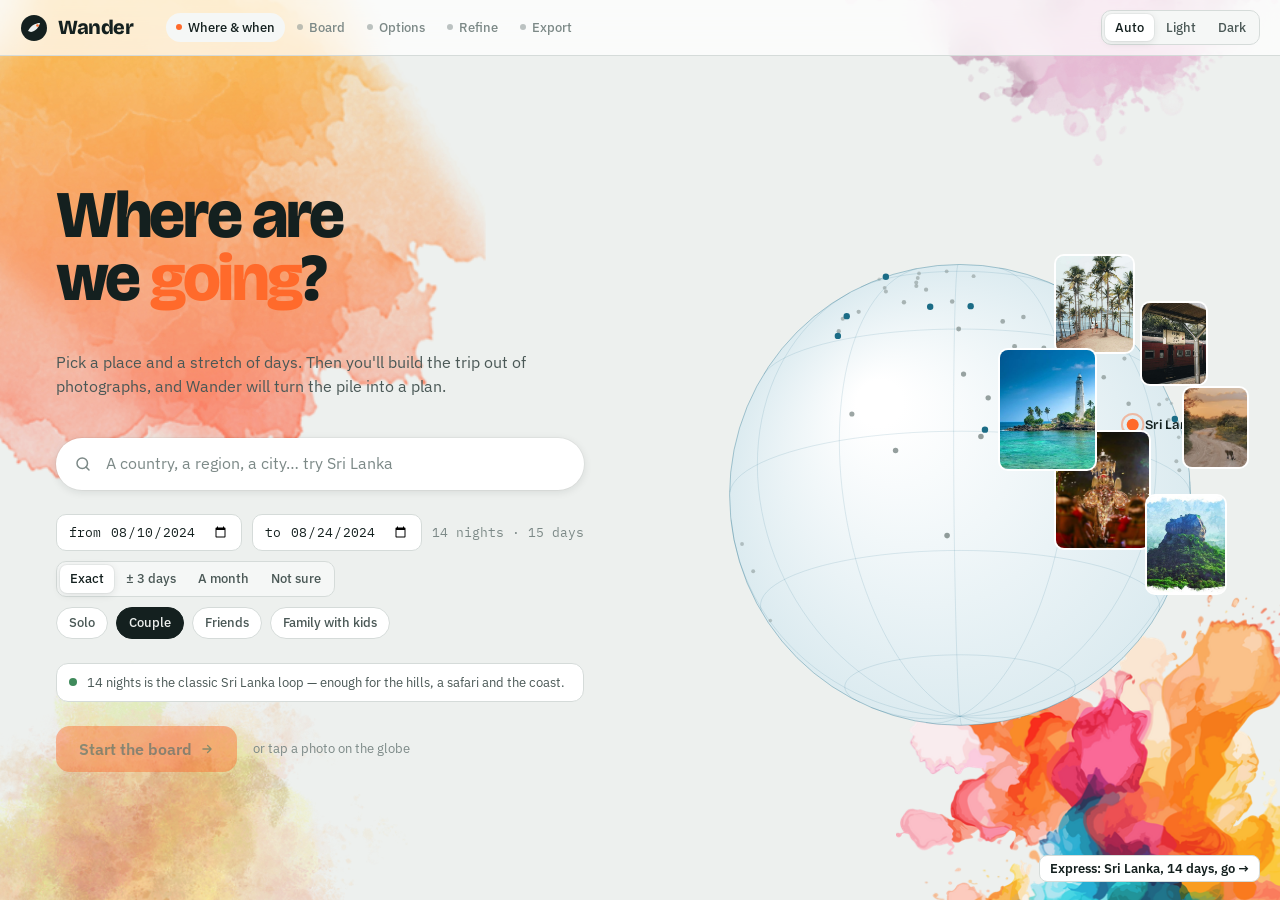
==== commit 9e1838ca: "update wander" ====
--- a/wander-prototype/index.html
+++ b/wander-prototype/index.html
@@ -10,9 +10,13 @@
 <link rel="icon" href="favicon.svg" type="image/svg+xml">
 <link rel="apple-touch-icon" href="icon-180.png">
 <meta property="og:type" content="website">
+<meta property="og:url" content="https://ben-keller.github.io/travel-app/">
 <meta property="og:title" content="Wander — plan by picking pictures">
 <meta property="og:description" content="Interactive prototype of the full five-stage flow. Sri Lanka, August 2024.">
-<meta property="og:image" content="og.jpg">
+<meta property="og:image" content="https://ben-keller.github.io/travel-app/og.jpg">
+<meta property="og:image:width" content="1200">
+<meta property="og:image:height" content="628">
+<meta name="twitter:image" content="https://ben-keller.github.io/travel-app/og.jpg">
 <meta name="twitter:card" content="summary_large_image">
 <title>Wander</title>
 <link rel="preconnect" href="https://fonts.googleapis.com">
